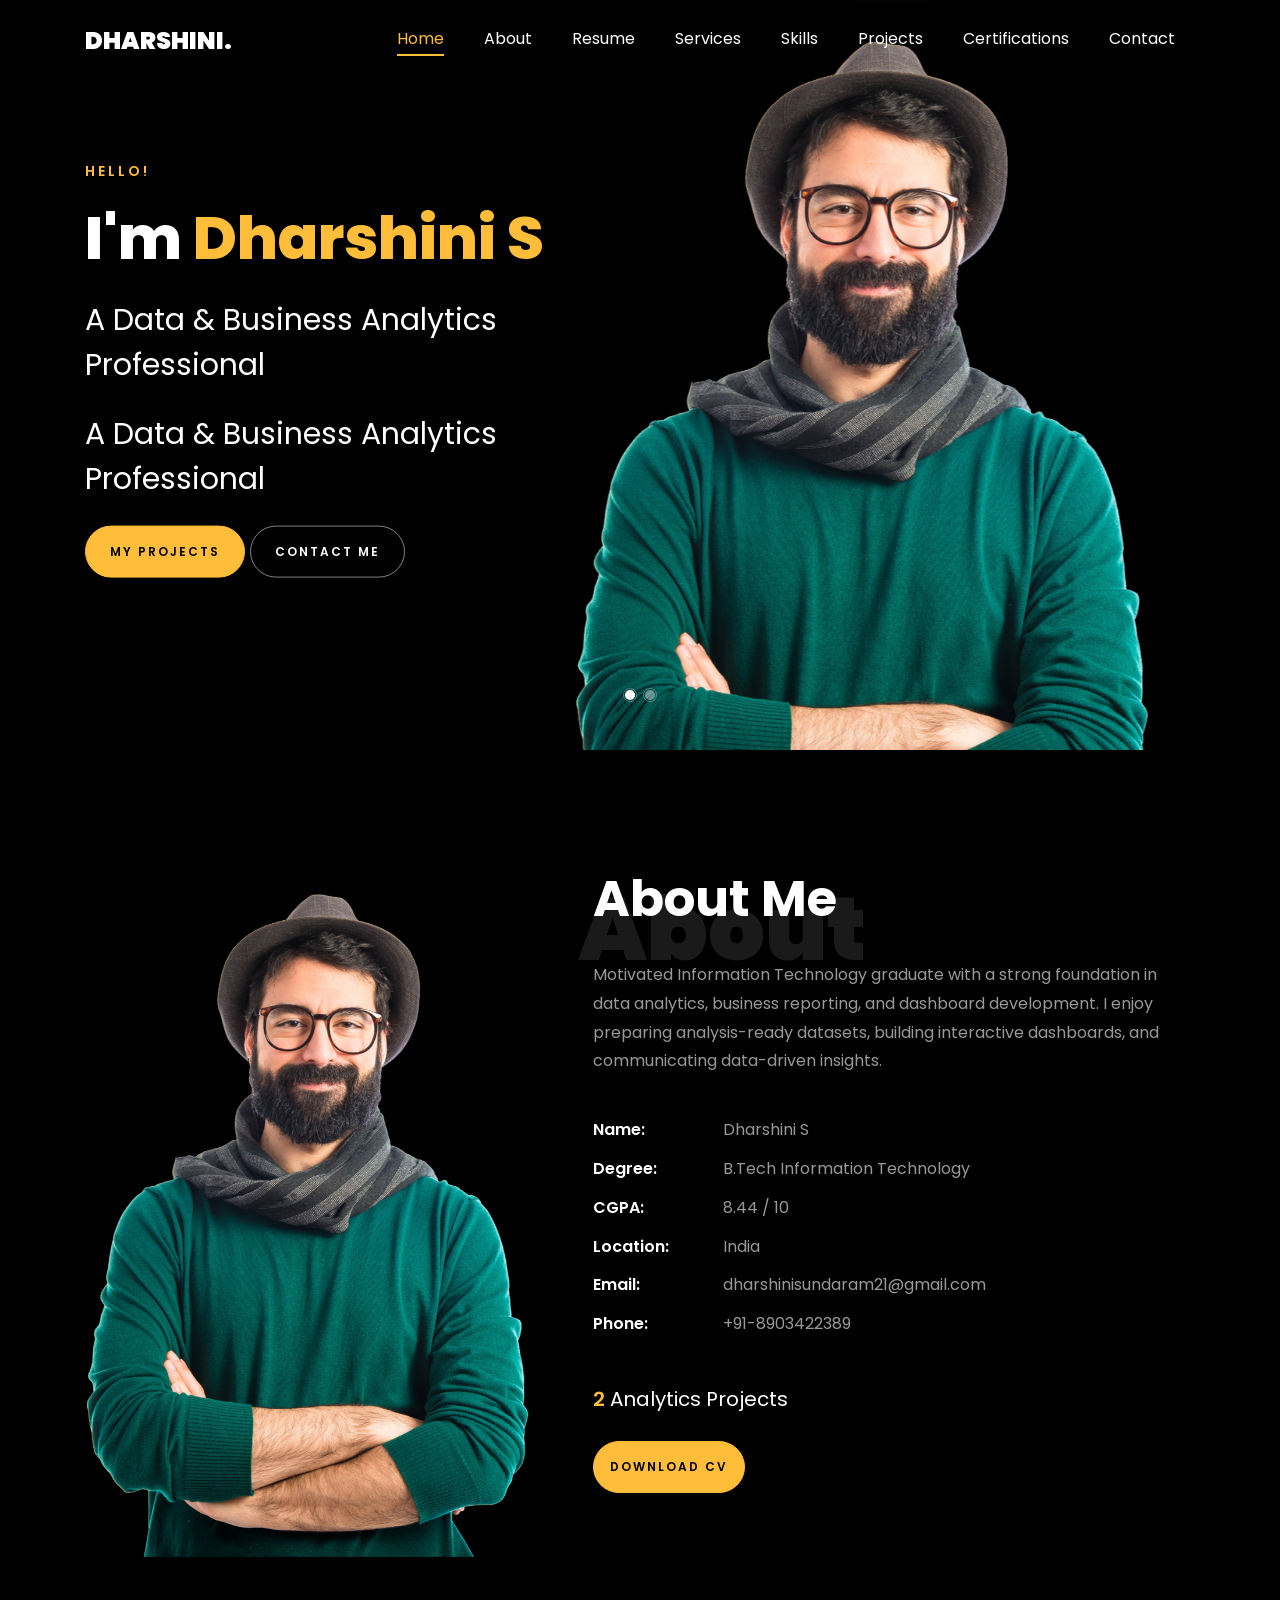
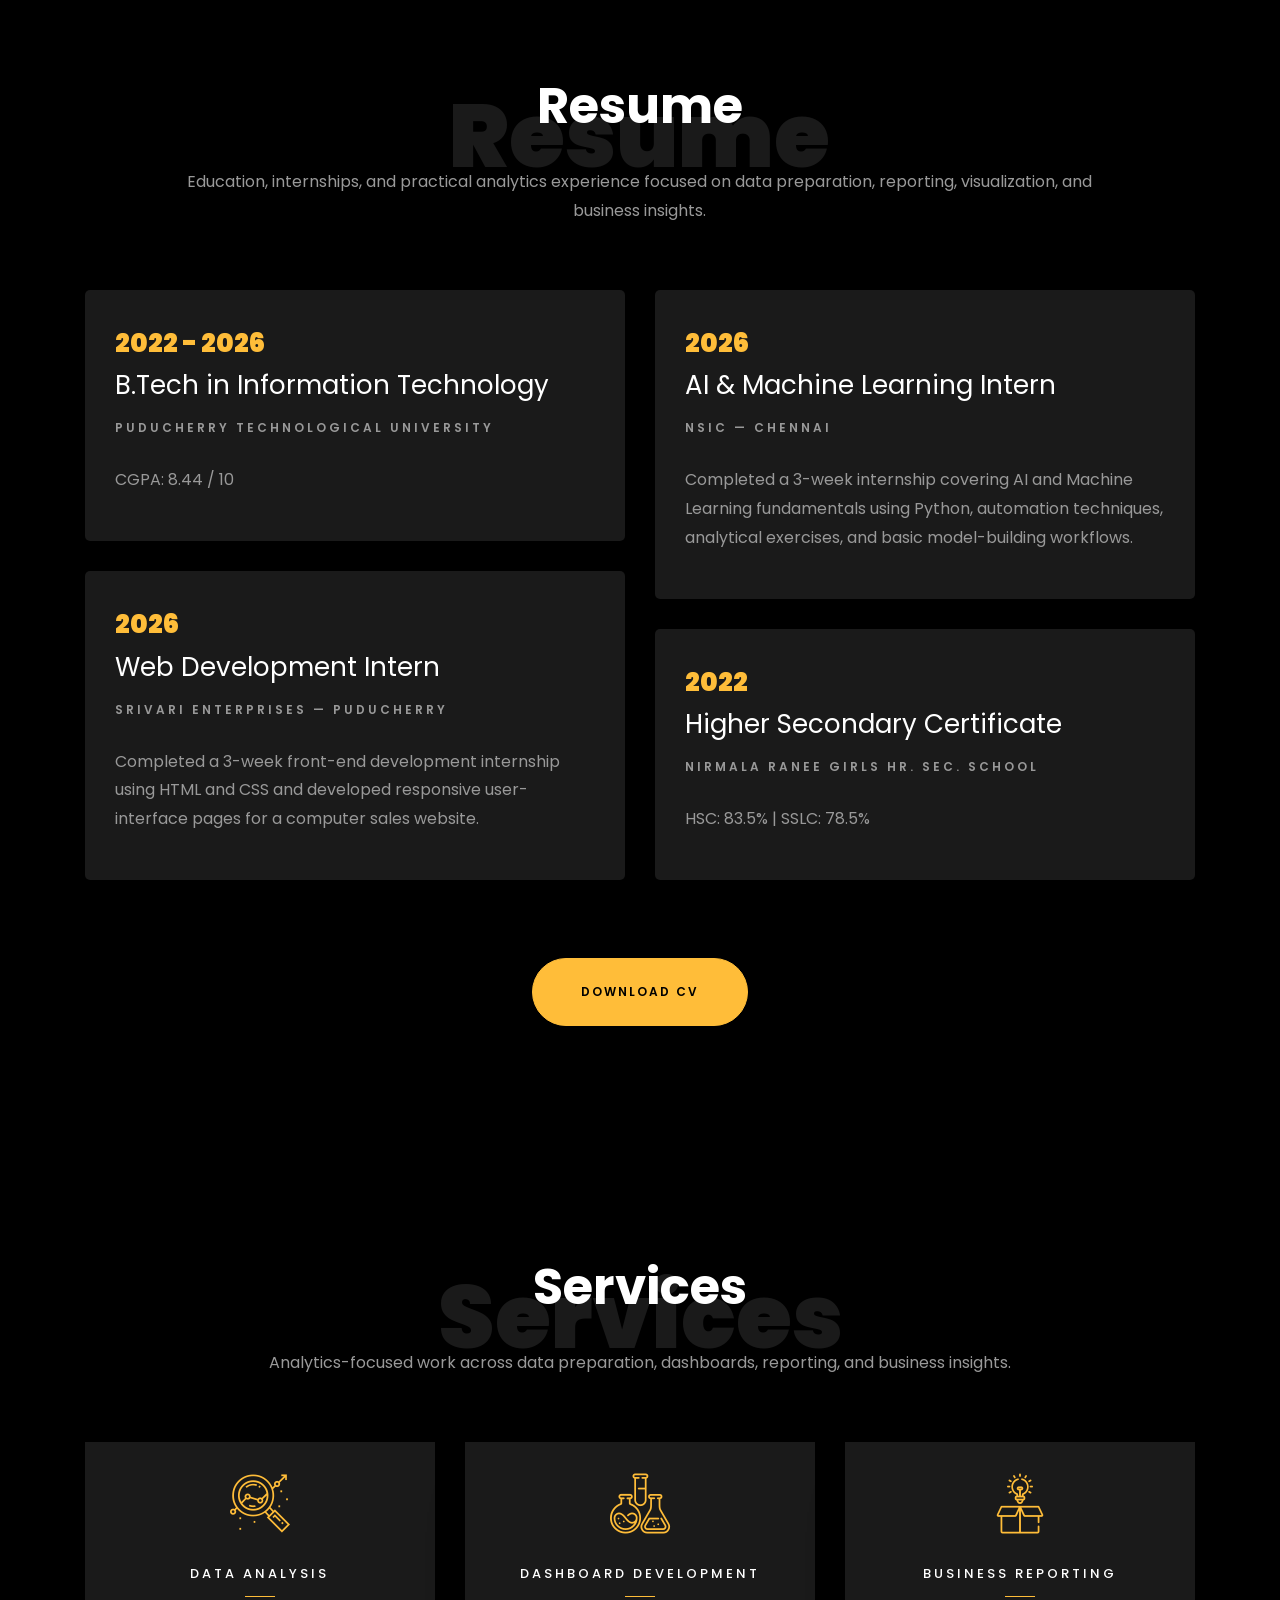
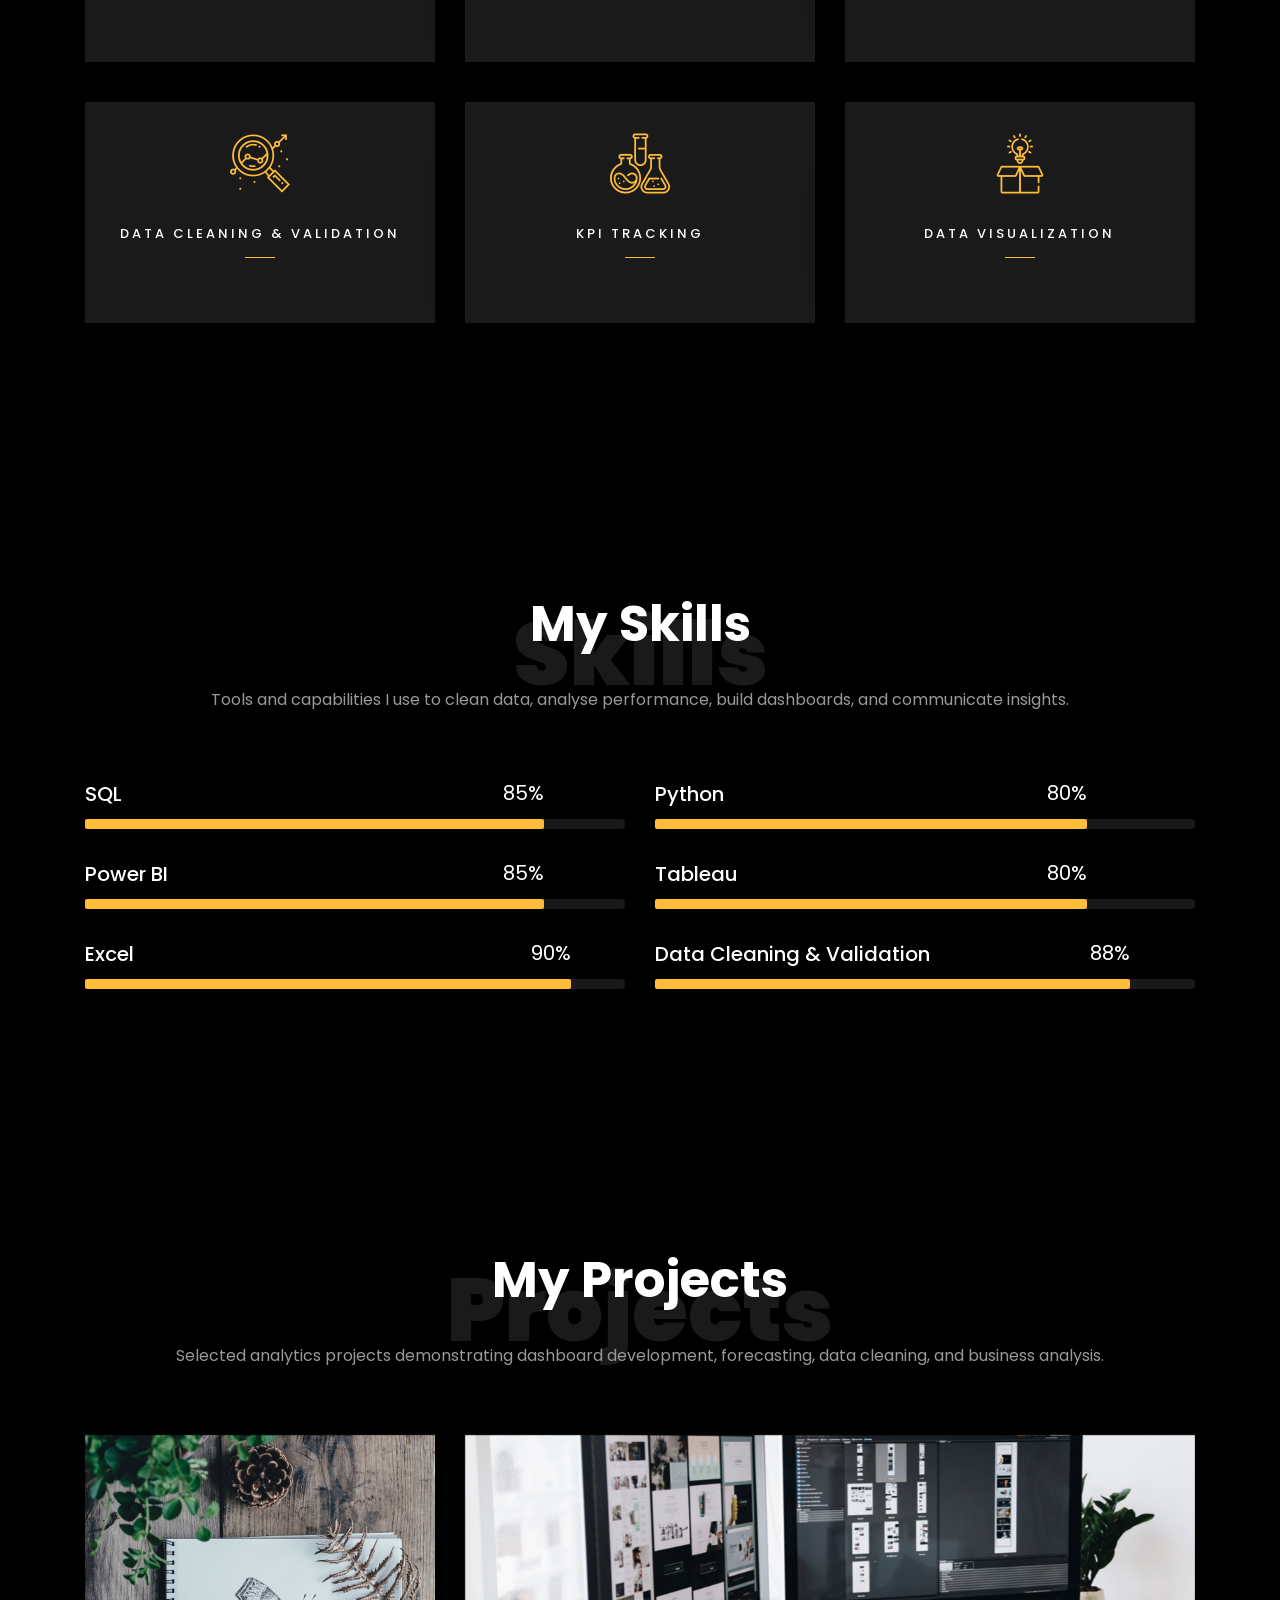
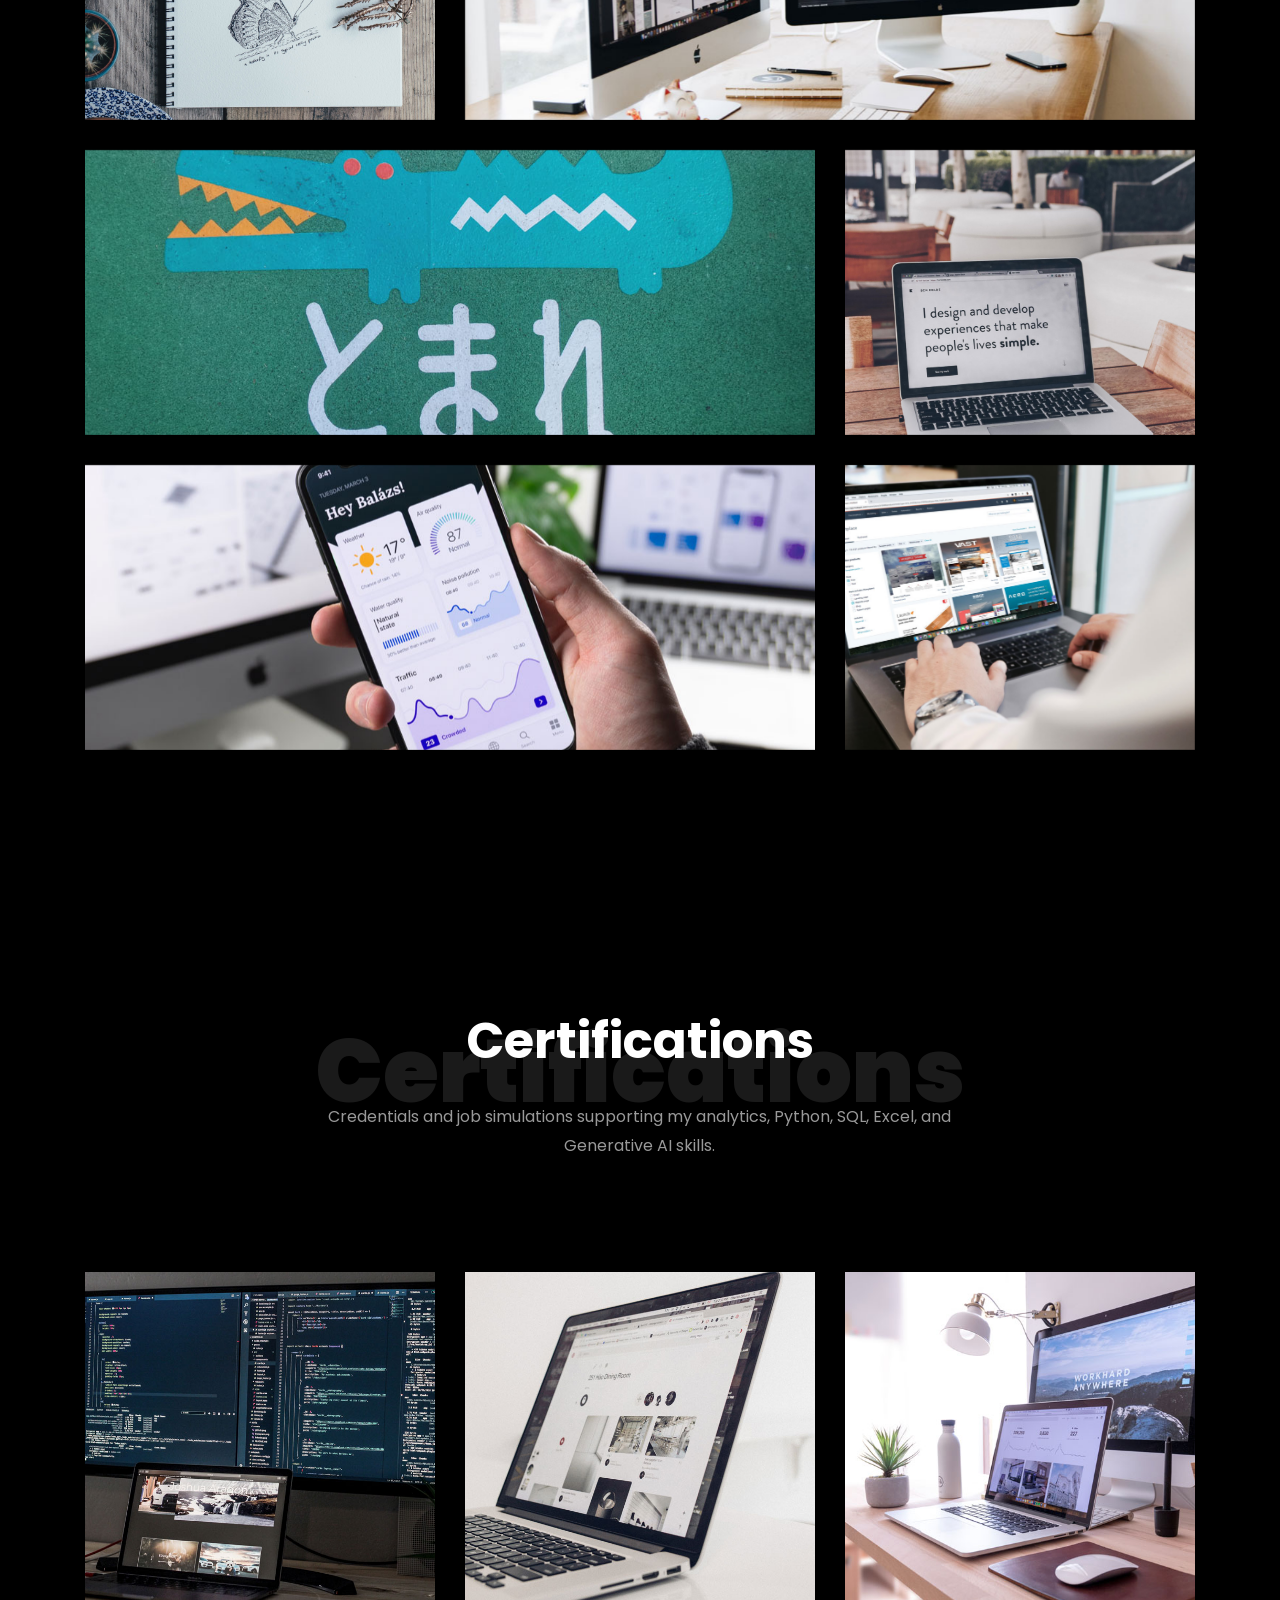
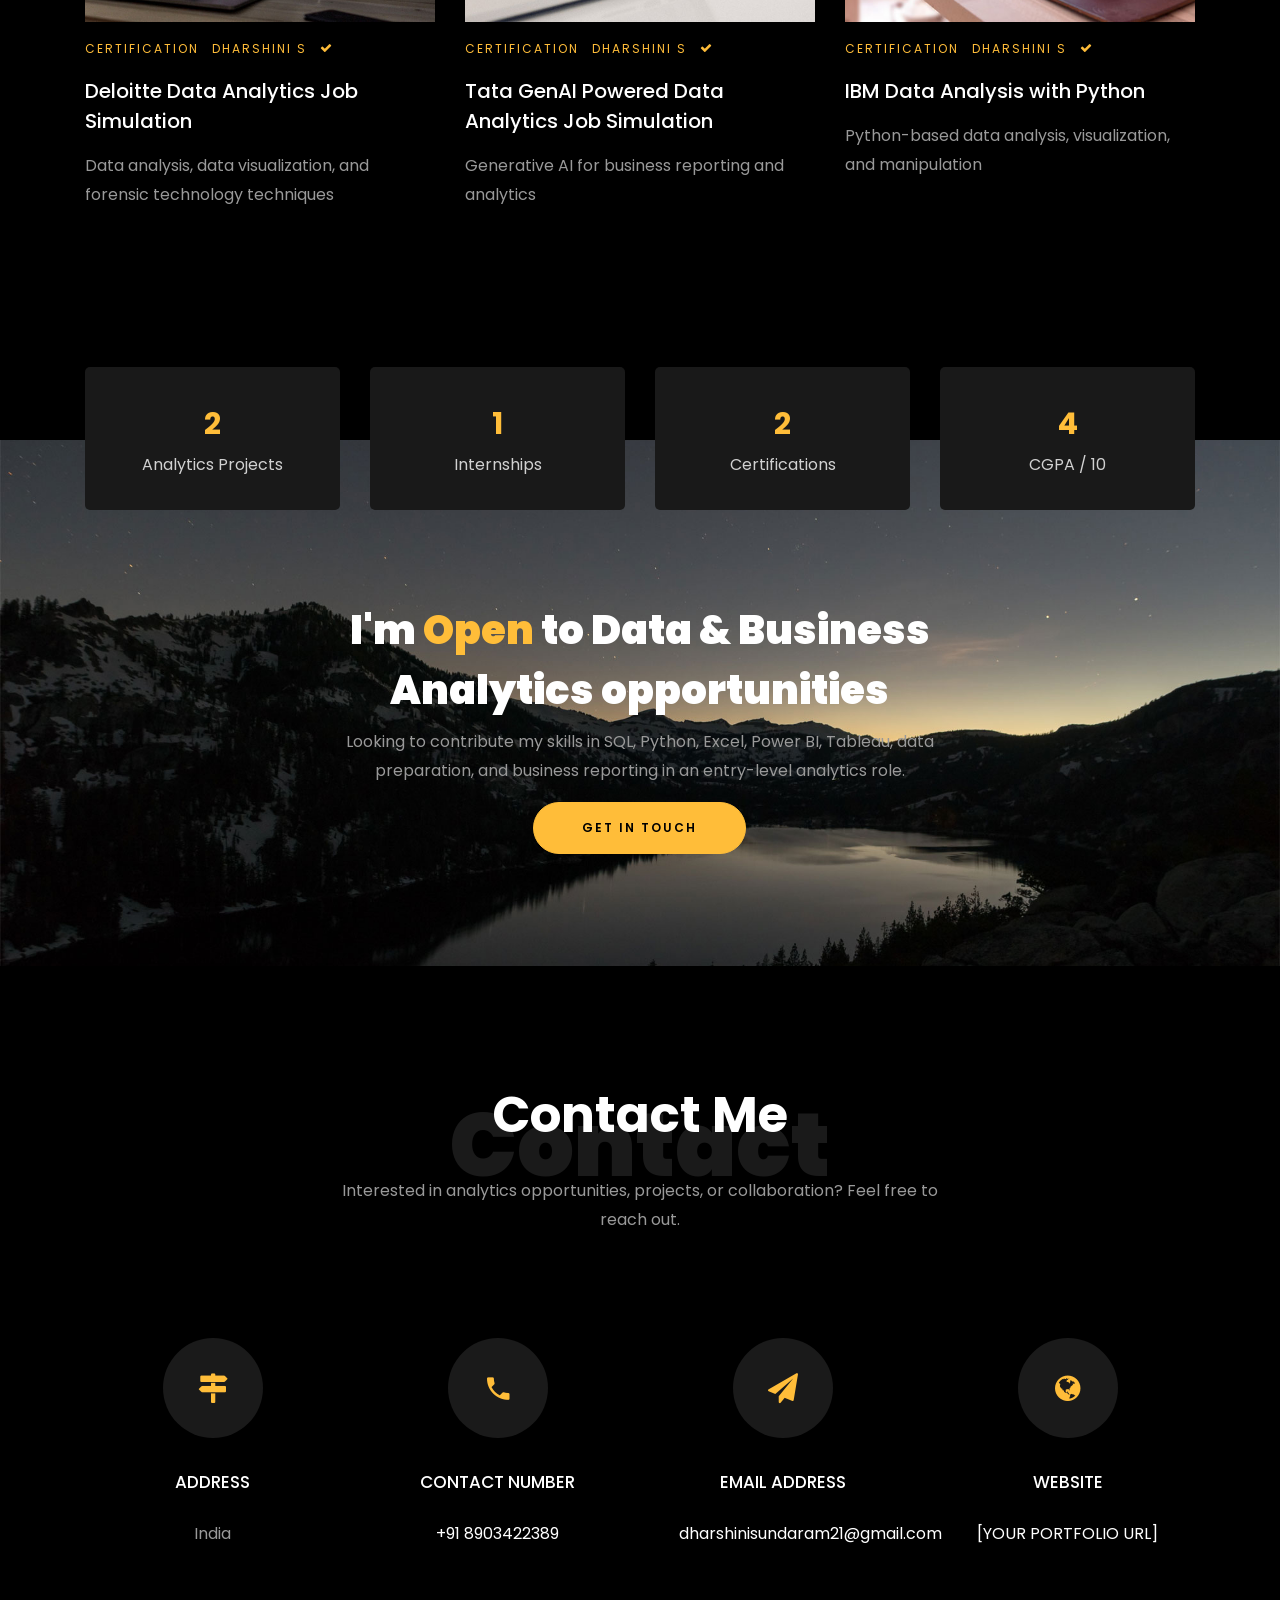
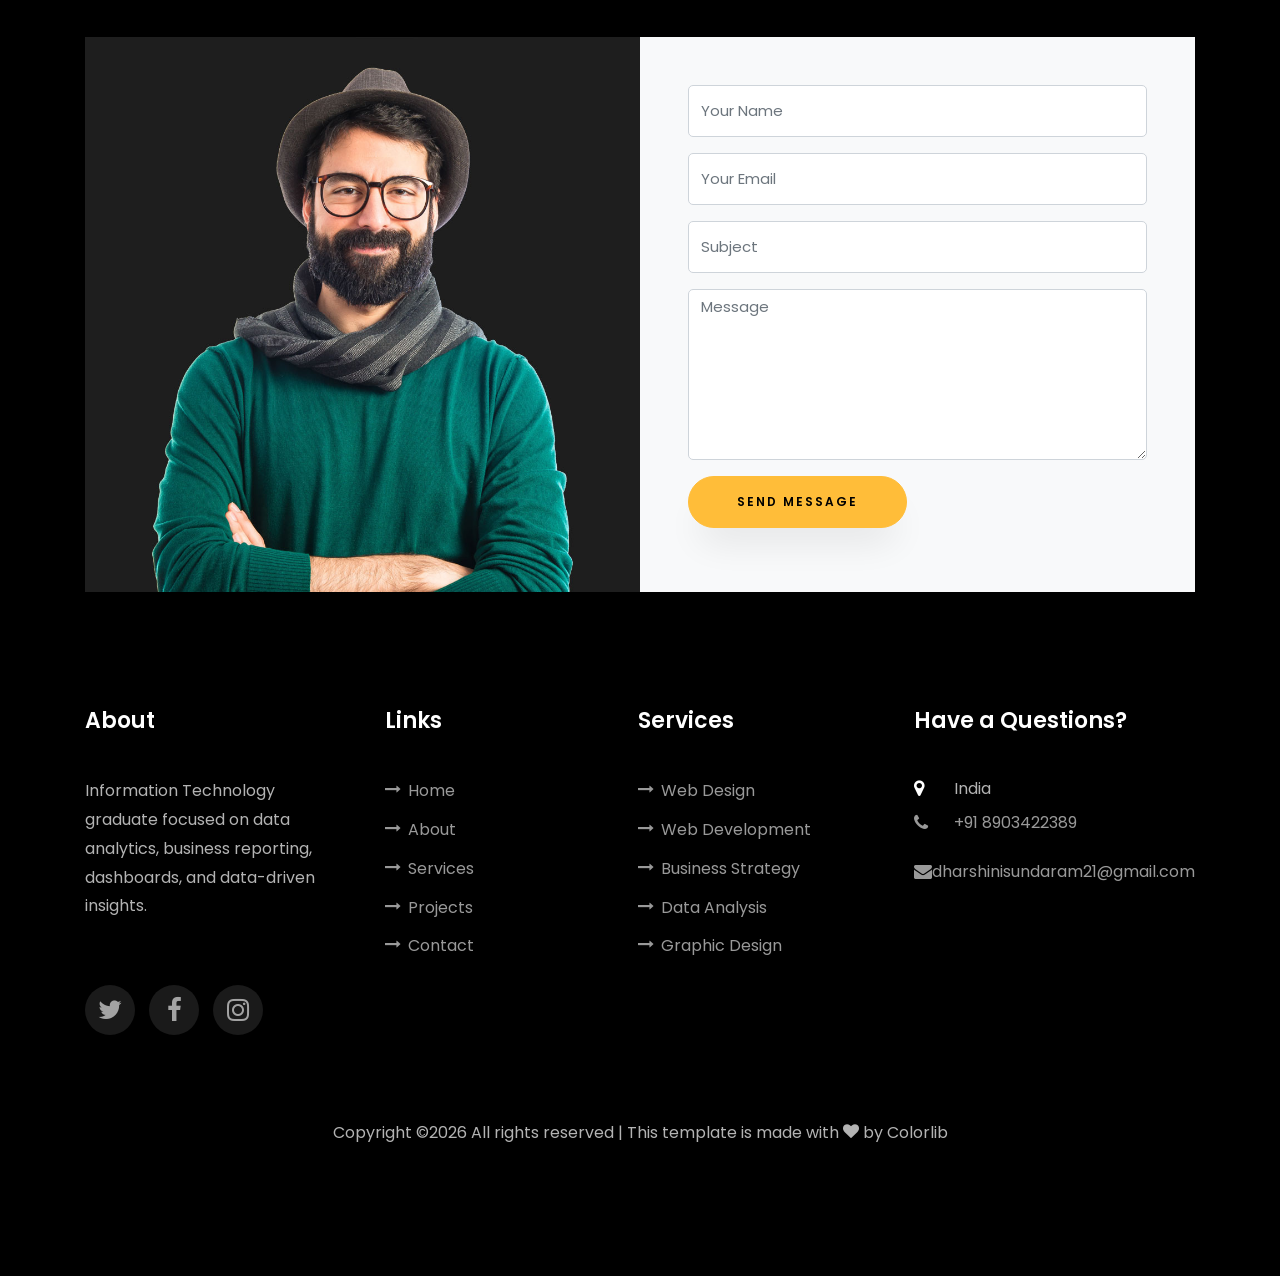
==== index.html @ e59b79c0 "Add portfolio website" ====
<!DOCTYPE html>

<html lang="en">
<head>
<title>Dharshini S | Data &amp; Business Analytics</title>
<meta charset="utf-8"/>
<meta content="width=device-width, initial-scale=1, shrink-to-fit=no" name="viewport"/>
<link href="https://fonts.googleapis.com/css?family=Poppins:100,200,300,400,500,600,700,800,900" rel="stylesheet"/>
<link href="css/open-iconic-bootstrap.min.css" rel="stylesheet"/>
<link href="css/animate.css" rel="stylesheet"/>
<link href="css/owl.carousel.min.css" rel="stylesheet"/>
<link href="css/owl.theme.default.min.css" rel="stylesheet"/>
<link href="css/magnific-popup.css" rel="stylesheet"/>
<link href="css/aos.css" rel="stylesheet"/>
<link href="css/ionicons.min.css" rel="stylesheet"/>
<link href="css/flaticon.css" rel="stylesheet"/>
<link href="css/icomoon.css" rel="stylesheet"/>
<link href="css/style.css" rel="stylesheet"/>
</head>
<body data-offset="300" data-spy="scroll" data-target=".site-navbar-target">
<nav class="navbar navbar-expand-lg navbar-dark ftco_navbar ftco-navbar-light site-navbar-target" id="ftco-navbar">
<div class="container">
<a class="navbar-brand" href="index.html">Dharshini.</a>
<button aria-controls="ftco-nav" aria-expanded="false" aria-label="Toggle navigation" class="navbar-toggler js-fh5co-nav-toggle fh5co-nav-toggle" data-target="#ftco-nav" data-toggle="collapse" type="button">
<span class="oi oi-menu"></span> Menu
	      </button>
<div class="collapse navbar-collapse" id="ftco-nav">
<ul class="navbar-nav nav ml-auto">
<li class="nav-item"><a class="nav-link" href="#home-section"><span>Home</span></a></li>
<li class="nav-item"><a class="nav-link" href="#about-section"><span>About</span></a></li>
<li class="nav-item"><a class="nav-link" href="#resume-section"><span>Resume</span></a></li>
<li class="nav-item"><a class="nav-link" href="#services-section"><span>Services</span></a></li>
<li class="nav-item"><a class="nav-link" href="#skills-section"><span>Skills</span></a></li>
<li class="nav-item"><a class="nav-link" href="#projects-section"><span>Projects</span></a></li>
<li class="nav-item"><a class="nav-link" href="#blog-section"><span>Certifications</span></a></li>
<li class="nav-item"><a class="nav-link" href="#contact-section"><span>Contact</span></a></li>
</ul>
</div>
</div>
</nav>
<section class="hero" id="home-section">
<div class="home-slider owl-carousel">
<div class="slider-item">
<div class="overlay"></div>
<div class="container">
<div class="row d-md-flex no-gutters slider-text align-items-end justify-content-end" data-scrollax-parent="true">
<div class="one-third js-fullheight order-md-last img" style="background-image:url(images/bg_1.png);">
<div class="overlay"></div>
</div>
<div class="one-forth d-flex align-items-center ftco-animate" data-scrollax=" properties: { translateY: '70%' }">
<div class="text">
<span class="subheading">Hello!</span>
<h1 class="mb-4 mt-3">I'm <span>Dharshini S</span></h1><h2 class="mb-4">A Data &amp; Business Analytics Professional</h2>
<h2 class="mb-4">A Data &amp; Business Analytics Professional</h2>
<p><a class="btn btn-primary py-3 px-4" href="#projects-section">My Projects</a> <a class="btn btn-white btn-outline-white py-3 px-4" href="#contact-section">Contact Me</a></p>
</div>
</div>
</div>
</div>
</div>
<div class="slider-item">
<div class="overlay"></div>
<div class="container">
<div class="row d-flex no-gutters slider-text align-items-end justify-content-end" data-scrollax-parent="true">
<div class="one-third js-fullheight order-md-last img" style="background-image:url(images/bg_2.png);">
<div class="overlay"></div>
</div>
<div class="one-forth d-flex align-items-center ftco-animate" data-scrollax=" properties: { translateY: '70%' }">
<div class="text">
<span class="subheading">Data. Insights. Impact.</span>
<h1 class="mb-4 mt-3">Turning <span>data into insights</span></h1><h2 class="mb-4">for better decisions</h2>
<p><a class="btn btn-primary py-3 px-4" href="#projects-section">My Projects</a> <a class="btn btn-white btn-outline-white py-3 px-4" href="#contact-section">Contact Me</a></p>
</div>
</div>
</div>
</div>
</div>
</div>
</section>
<section class="ftco-about img ftco-section ftco-no-pb" id="about-section">
<div class="container">
<div class="row d-flex">
<div class="col-md-6 col-lg-5 d-flex">
<div class="img-about img d-flex align-items-stretch">
<div class="overlay"></div>
<div class="img d-flex align-self-stretch align-items-center" style="background-image:url(images/bg_1.png);">
</div>
</div>
</div>
<div class="col-md-6 col-lg-7 pl-lg-5 pb-5">
<div class="row justify-content-start pb-3">
<div class="col-md-12 heading-section ftco-animate">
<h1 class="big">About</h1>
<h2 class="mb-4">About Me</h2>
<p>Motivated Information Technology graduate with a strong foundation in data analytics, business reporting, and dashboard development. I enjoy preparing analysis-ready datasets, building interactive dashboards, and communicating data-driven insights.</p>
<ul class="about-info mt-4 px-md-0 px-2">
<li class="d-flex"><span>Name:</span> <span>Dharshini S</span></li>
<li class="d-flex"><span>Degree:</span> <span>B.Tech Information Technology</span></li>
<li class="d-flex"><span>CGPA:</span> <span>8.44 / 10</span></li>
<li class="d-flex"><span>Location:</span> <span>India</span></li>
<li class="d-flex"><span>Email:</span> <span>dharshinisundaram21@gmail.com</span></li>
<li class="d-flex"><span>Phone:</span> <span>+91-8903422389</span></li>
</ul>
</div>
</div>
<div class="counter-wrap ftco-animate d-flex mt-md-3">
<div class="text">
<p class="mb-4">
<span class="number" data-number="4">0</span>
<span>Analytics Projects</span>
</p>
<p><a class="btn btn-primary py-3 px-3" download="" href="Dharshini_S_Resume_DA.pdf">Download CV</a></p>
</div>
</div>
</div>
</div>
</div>
</section>
<section class="ftco-section ftco-no-pb" id="resume-section">
<div class="container">
<div class="row justify-content-center pb-5">
<div class="col-md-10 heading-section text-center ftco-animate">
<h1 class="big big-2">Resume</h1>
<h2 class="mb-4">Resume</h2>
<p>Education, internships, and practical analytics experience focused on data preparation, reporting, visualization, and business insights.</p>
</div>
</div>
<div class="row"><div class="col-md-6"><div class="resume-wrap ftco-animate"><span class="date">2022 - 2026</span><h2>B.Tech in Information Technology</h2><span class="position">Puducherry Technological University</span><p class="mt-4">CGPA: 8.44 / 10</p></div><div class="resume-wrap ftco-animate"><span class="date">2026</span><h2>Web Development Intern</h2><span class="position">Srivari Enterprises — Puducherry</span><p class="mt-4">Completed a 3-week front-end development internship using HTML and CSS and developed responsive user-interface pages for a computer sales website.</p></div></div><div class="col-md-6"><div class="resume-wrap ftco-animate"><span class="date">2026</span><h2>AI &amp; Machine Learning Intern</h2><span class="position">NSIC — Chennai</span><p class="mt-4">Completed a 3-week internship covering AI and Machine Learning fundamentals using Python, automation techniques, analytical exercises, and basic model-building workflows.</p></div><div class="resume-wrap ftco-animate"><span class="date">2022</span><h2>Higher Secondary Certificate</h2><span class="position">Nirmala Ranee Girls Hr. Sec. School</span><p class="mt-4">HSC: 83.5% | SSLC: 78.5%</p></div></div></div>
<div class="row justify-content-center mt-5">
<div class="col-md-6 text-center ftco-animate">
<p><a class="btn btn-primary py-4 px-5" download="" href="Dharshini_S_Resume_DA.pdf">Download CV</a></p>
</div>
</div>
</div>
</section>
<section class="ftco-section" id="services-section">
<div class="container">
<div class="row justify-content-center py-5 mt-5">
<div class="col-md-12 heading-section text-center ftco-animate">
<h1 class="big big-2">Services</h1>
<h2 class="mb-4">Services</h2>
<p>Analytics-focused work across data preparation, dashboards, reporting, and business insights.</p>
</div>
</div>
<div class="row">
<div class="col-md-4 text-center d-flex ftco-animate">
<a class="services-1" href="#">
<span class="icon">
<i class="flaticon-analysis"></i>
</span>
<div class="desc">
<h3 class="mb-5">Data Analysis</h3>
</div>
</a>
</div>
<div class="col-md-4 text-center d-flex ftco-animate">
<a class="services-1" href="#">
<span class="icon">
<i class="flaticon-flasks"></i>
</span>
<div class="desc">
<h3 class="mb-5">Dashboard Development</h3>
</div>
</a>
</div>
<div class="col-md-4 text-center d-flex ftco-animate">
<a class="services-1" href="#">
<span class="icon">
<i class="flaticon-ideas"></i>
</span>
<div class="desc">
<h3 class="mb-5">Business Reporting</h3>
</div>
</a>
</div>
<div class="col-md-4 text-center d-flex ftco-animate">
<a class="services-1" href="#">
<span class="icon">
<i class="flaticon-analysis"></i>
</span>
<div class="desc">
<h3 class="mb-5">Data Cleaning &amp; Validation</h3>
</div>
</a>
</div>
<div class="col-md-4 text-center d-flex ftco-animate">
<a class="services-1" href="#">
<span class="icon">
<i class="flaticon-flasks"></i>
</span>
<div class="desc">
<h3 class="mb-5">KPI Tracking</h3>
</div>
</a>
</div>
<div class="col-md-4 text-center d-flex ftco-animate">
<a class="services-1" href="#">
<span class="icon">
<i class="flaticon-ideas"></i>
</span>
<div class="desc">
<h3 class="mb-5">Data Visualization</h3>
</div>
</a>
</div>
</div>
</div>
</section>
<section class="ftco-section" id="skills-section">
<div class="container">
<div class="row justify-content-center pb-5">
<div class="col-md-12 heading-section text-center ftco-animate">
<h1 class="big big-2">Skills</h1>
<h2 class="mb-4">My Skills</h2>
<p>Tools and capabilities I use to clean data, analyse performance, build dashboards, and communicate insights.</p>
</div>
</div>
<div class="row">
<div class="col-md-6 animate-box">
<div class="progress-wrap ftco-animate">
<h3>SQL</h3>
<div class="progress">
<div aria-valuemax="100" aria-valuemin="0" aria-valuenow="85" class="progress-bar color-1" role="progressbar" style="width:85%">
<span>85%</span>
</div>
</div>
</div>
</div>
<div class="col-md-6 animate-box">
<div class="progress-wrap ftco-animate">
<h3>Python</h3>
<div class="progress">
<div aria-valuemax="100" aria-valuemin="0" aria-valuenow="80" class="progress-bar color-2" role="progressbar" style="width:80%">
<span>80%</span>
</div>
</div>
</div>
</div>
<div class="col-md-6 animate-box">
<div class="progress-wrap ftco-animate">
<h3>Power BI</h3>
<div class="progress">
<div aria-valuemax="100" aria-valuemin="0" aria-valuenow="85" class="progress-bar color-3" role="progressbar" style="width:85%">
<span>85%</span>
</div>
</div>
</div>
</div>
<div class="col-md-6 animate-box">
<div class="progress-wrap ftco-animate">
<h3>Tableau</h3>
<div class="progress">
<div aria-valuemax="100" aria-valuemin="0" aria-valuenow="80" class="progress-bar color-4" role="progressbar" style="width:80%">
<span>80%</span>
</div>
</div>
</div>
</div>
<div class="col-md-6 animate-box">
<div class="progress-wrap ftco-animate">
<h3>Excel</h3>
<div class="progress">
<div aria-valuemax="100" aria-valuemin="0" aria-valuenow="90" class="progress-bar color-5" role="progressbar" style="width:90%">
<span>90%</span>
</div>
</div>
</div>
</div>
<div class="col-md-6 animate-box">
<div class="progress-wrap ftco-animate">
<h3>Data Cleaning &amp; Validation</h3>
<div class="progress">
<div aria-valuemax="100" aria-valuemin="0" aria-valuenow="88" class="progress-bar color-6" role="progressbar" style="width:88%">
<span>88%</span>
</div>
</div>
</div>
</div>
</div>
</div>
</section>
<section class="ftco-section ftco-project" id="projects-section">
<div class="container">
<div class="row justify-content-center pb-5">
<div class="col-md-12 heading-section text-center ftco-animate">
<h1 class="big big-2">Projects</h1>
<h2 class="mb-4">My Projects</h2>
<p>Selected analytics projects demonstrating dashboard development, forecasting, data cleaning, and business analysis.</p>
</div>
</div>
<div class="row">
<div class="col-md-4">
<div class="project img ftco-animate d-flex justify-content-center align-items-center" style="background-image: url(images/project-4.jpg);">
<div class="overlay"></div>
<div class="text text-center p-4">
<h3><a href="#">Retail Sales Analytics Dashboard</a></h3>
<span>Power BI</span>
</div>
</div>
</div>
<div class="col-md-8">
<div class="project img ftco-animate d-flex justify-content-center align-items-center" style="background-image: url(images/project-5.jpg);">
<div class="overlay"></div>
<div class="text text-center p-4">
<h3><a href="#">AI-Powered E-commerce Sales Forecasting Dashboard</a></h3>
<span>Python &amp; Tableau</span>
</div>
</div>
</div>
<div class="col-md-8">
<div class="project img ftco-animate d-flex justify-content-center align-items-center" style="background-image: url(images/project-1.jpg);">
<div class="overlay"></div>
<div class="text text-center p-4">
<h3><a href="#">Bike Sales Analysis &amp; Interactive Dashboard</a></h3>
<span>Excel</span>
</div>
</div>
<div class="project img ftco-animate d-flex justify-content-center align-items-center" style="background-image: url(images/project-6.jpg);">
<div class="overlay"></div>
<div class="text text-center p-4">
<h3><a href="#">Global Employee Layoffs Dataset Cleaning &amp; Preparation</a></h3>
<span>MySQL</span>
</div>
</div>
</div>
<div class="col-md-4">
<div class="row">
<div class="col-md-12">
<div class="project img ftco-animate d-flex justify-content-center align-items-center" style="background-image: url(images/project-2.jpg);">
<div class="overlay"></div>
<div class="text text-center p-4">
<h3><a href="#">Data Preparation &amp; Validation</a></h3>
<span>SQL / ETL</span>
</div>
</div>
</div>
<div class="col-md-12">
<div class="project img ftco-animate d-flex justify-content-center align-items-center" style="background-image: url(images/project-3.jpg);">
<div class="overlay"></div>
<div class="text text-center p-4">
<h3><a href="#">Analytics Reporting &amp; Insights</a></h3>
<span>Business Analytics</span>
</div>
</div>
</div>
</div>
</div>
</div>
</div>
</section>
<section class="ftco-section" id="blog-section">
<div class="container">
<div class="row justify-content-center mb-5 pb-5">
<div class="col-md-7 heading-section text-center ftco-animate">
<h1 class="big big-2">Certifications</h1>
<h2 class="mb-4">Certifications</h2>
<p>Credentials and job simulations supporting my analytics, Python, SQL, Excel, and Generative AI skills.</p>
</div>
</div>
<div class="row d-flex">
<div class="col-md-4 d-flex ftco-animate">
<div class="blog-entry justify-content-end">
<a class="block-20" href="single.html" style="background-image: url('images/image_1.jpg');">
</a>
<div class="text mt-3 float-right d-block">
<div class="d-flex align-items-center mb-3 meta">
<p class="mb-0">
<span class="mr-2">Certification</span>
<a class="mr-2" href="#">Dharshini S</a>
<a class="meta-chat" href="#"><span class="icon-check"></span></a>
</p>
</div>
<h3 class="heading"><a href="#">Deloitte Data Analytics Job Simulation</a></h3>
<p>Data analysis, data visualization, and forensic technology techniques</p>
</div>
</div>
</div>
<div class="col-md-4 d-flex ftco-animate">
<div class="blog-entry justify-content-end">
<a class="block-20" href="single.html" style="background-image: url('images/image_2.jpg');">
</a>
<div class="text mt-3 float-right d-block">
<div class="d-flex align-items-center mb-3 meta">
<p class="mb-0">
<span class="mr-2">Certification</span>
<a class="mr-2" href="#">Dharshini S</a>
<a class="meta-chat" href="#"><span class="icon-check"></span></a>
</p>
</div>
<h3 class="heading"><a href="#">Tata GenAI Powered Data Analytics Job Simulation</a></h3>
<p>Generative AI for business reporting and analytics</p>
</div>
</div>
</div>
<div class="col-md-4 d-flex ftco-animate">
<div class="blog-entry">
<a class="block-20" href="single.html" style="background-image: url('images/image_3.jpg');">
</a>
<div class="text mt-3 float-right d-block">
<div class="d-flex align-items-center mb-3 meta">
<p class="mb-0">
<span class="mr-2">Certification</span>
<a class="mr-2" href="#">Dharshini S</a>
<a class="meta-chat" href="#"><span class="icon-check"></span></a>
</p>
</div>
<h3 class="heading"><a href="#">IBM Data Analysis with Python</a></h3>
<p>Python-based data analysis, visualization, and manipulation</p>
</div>
</div>
</div>
</div>
</div>
</section>
<section class="ftco-section ftco-no-pt ftco-no-pb ftco-counter img" id="section-counter">
<div class="container">
<div class="row d-md-flex align-items-center">
<div class="col-md d-flex justify-content-center counter-wrap ftco-animate">
<div class="block-18">
<div class="text">
<strong class="number" data-number="4">0</strong>
<span>Analytics Projects</span>
</div>
</div>
</div>
<div class="col-md d-flex justify-content-center counter-wrap ftco-animate">
<div class="block-18">
<div class="text">
<strong class="number" data-number="2">0</strong>
<span>Internships</span>
</div>
</div>
</div>
<div class="col-md d-flex justify-content-center counter-wrap ftco-animate">
<div class="block-18">
<div class="text">
<strong class="number" data-number="5">0</strong>
<span>Certifications</span>
</div>
</div>
</div>
<div class="col-md d-flex justify-content-center counter-wrap ftco-animate">
<div class="block-18">
<div class="text">
<strong class="number" data-number="8.44">0</strong>
<span>CGPA / 10</span>
</div>
</div>
</div>
</div>
</div>
</section>
<section class="ftco-section ftco-hireme img margin-top" style="background-image: url(images/bg_1.jpg)">
<div class="container">
<div class="row justify-content-center">
<div class="col-md-7 ftco-animate text-center">
<h2>I'm <span>Open</span> to Data &amp; Business Analytics opportunities</h2>
<p>Looking to contribute my skills in SQL, Python, Excel, Power BI, Tableau, data preparation, and business reporting in an entry-level analytics role.</p>
<p class="mb-0"><a class="btn btn-primary py-3 px-5" href="#contact-section">Get In Touch</a></p>
</div>
</div>
</div>
</section>
<section class="ftco-section contact-section ftco-no-pb" id="contact-section">
<div class="container">
<div class="row justify-content-center mb-5 pb-3">
<div class="col-md-7 heading-section text-center ftco-animate">
<h1 class="big big-2">Contact</h1>
<h2 class="mb-4">Contact Me</h2>
<p>Interested in analytics opportunities, projects, or collaboration? Feel free to reach out.</p>
</div>
</div>
<div class="row d-flex contact-info mb-5">
<div class="col-md-6 col-lg-3 d-flex ftco-animate">
<div class="align-self-stretch box p-4 text-center">
<div class="icon d-flex align-items-center justify-content-center">
<span class="icon-map-signs"></span>
</div>
<h3 class="mb-4">Address</h3>
<p>India</p>
</div>
</div>
<div class="col-md-6 col-lg-3 d-flex ftco-animate">
<div class="align-self-stretch box p-4 text-center">
<div class="icon d-flex align-items-center justify-content-center">
<span class="icon-phone2"></span>
</div>
<h3 class="mb-4">Contact Number</h3>
<p><a href="tel:+918903422389">+91 8903422389</a></p>
</div>
</div>
<div class="col-md-6 col-lg-3 d-flex ftco-animate">
<div class="align-self-stretch box p-4 text-center">
<div class="icon d-flex align-items-center justify-content-center">
<span class="icon-paper-plane"></span>
</div>
<h3 class="mb-4">Email Address</h3>
<p><a href="mailto:dharshinisundaram21@gmail.com">dharshinisundaram21@gmail.com</a></p>
</div>
</div>
<div class="col-md-6 col-lg-3 d-flex ftco-animate">
<div class="align-self-stretch box p-4 text-center">
<div class="icon d-flex align-items-center justify-content-center">
<span class="icon-globe"></span>
</div>
<h3 class="mb-4">Website</h3>
<p><a href="#">[YOUR PORTFOLIO URL]</a></p>
</div>
</div>
</div>
<div class="row no-gutters block-9">
<div class="col-md-6 order-md-last d-flex">
<form action="#" class="bg-light p-4 p-md-5 contact-form">
<div class="form-group">
<input class="form-control" placeholder="Your Name" type="text"/>
</div>
<div class="form-group">
<input class="form-control" placeholder="Your Email" type="text"/>
</div>
<div class="form-group">
<input class="form-control" placeholder="Subject" type="text"/>
</div>
<div class="form-group">
<textarea class="form-control" cols="30" id="" name="" placeholder="Message" rows="7"></textarea>
</div>
<div class="form-group">
<input class="btn btn-primary py-3 px-5" type="submit" value="Send Message"/>
</div>
</form>
</div>
<div class="col-md-6 d-flex">
<div class="img" style="background-image: url(images/about.jpg);"></div>
</div>
</div>
</div>
</section>
<footer class="ftco-footer ftco-section">
<div class="container">
<div class="row mb-5">
<div class="col-md">
<div class="ftco-footer-widget mb-4">
<h2 class="ftco-heading-2">About</h2>
<p>Information Technology graduate focused on data analytics, business reporting, dashboards, and data-driven insights.</p>
<ul class="ftco-footer-social list-unstyled float-md-left float-lft mt-5">
<li class="ftco-animate"><a href="#"><span class="icon-twitter"></span></a></li>
<li class="ftco-animate"><a href="#"><span class="icon-facebook"></span></a></li>
<li class="ftco-animate"><a href="#"><span class="icon-instagram"></span></a></li>
</ul>
</div>
</div>
<div class="col-md">
<div class="ftco-footer-widget mb-4 ml-md-4">
<h2 class="ftco-heading-2">Links</h2>
<ul class="list-unstyled">
<li><a href="#"><span class="icon-long-arrow-right mr-2"></span>Home</a></li>
<li><a href="#"><span class="icon-long-arrow-right mr-2"></span>About</a></li>
<li><a href="#"><span class="icon-long-arrow-right mr-2"></span>Services</a></li>
<li><a href="#"><span class="icon-long-arrow-right mr-2"></span>Projects</a></li>
<li><a href="#"><span class="icon-long-arrow-right mr-2"></span>Contact</a></li>
</ul>
</div>
</div>
<div class="col-md">
<div class="ftco-footer-widget mb-4">
<h2 class="ftco-heading-2">Services</h2>
<ul class="list-unstyled">
<li><a href="#"><span class="icon-long-arrow-right mr-2"></span>Web Design</a></li>
<li><a href="#"><span class="icon-long-arrow-right mr-2"></span>Web Development</a></li>
<li><a href="#"><span class="icon-long-arrow-right mr-2"></span>Business Strategy</a></li>
<li><a href="#"><span class="icon-long-arrow-right mr-2"></span>Data Analysis</a></li>
<li><a href="#"><span class="icon-long-arrow-right mr-2"></span>Graphic Design</a></li>
</ul>
</div>
</div>
<div class="col-md">
<div class="ftco-footer-widget mb-4">
<h2 class="ftco-heading-2">Have a Questions?</h2>
<div class="block-23 mb-3">
<ul>
<li><span class="icon icon-map-marker"></span><span class="text">India</span></li>
<li><a href="#"><span class="icon icon-phone"></span><span class="text">+91 8903422389</span></a></li>
<li><a href="#"><span class="icon icon-envelope"></span><span class="text">dharshinisundaram21@gmail.com</span></a></li>
</ul>
</div>
</div>
</div>
</div>
<div class="row">
<div class="col-md-12 text-center">
<p><!-- Link back to Colorlib can't be removed. Template is licensed under CC BY 3.0. -->
  Copyright ©<script>document.write(new Date().getFullYear());</script> All rights reserved | This template is made with <i aria-hidden="true" class="icon-heart color-danger"></i> by <a href="https://colorlib.com" target="_blank">Colorlib</a>
<!-- Link back to Colorlib can't be removed. Template is licensed under CC BY 3.0. --></p>
</div>
</div>
</div>
</footer>
<!-- loader -->
<div class="show fullscreen" id="ftco-loader"><svg class="circular" height="48px" width="48px"><circle class="path-bg" cx="24" cy="24" fill="none" r="22" stroke="#eeeeee" stroke-width="4"></circle><circle class="path" cx="24" cy="24" fill="none" r="22" stroke="#F96D00" stroke-miterlimit="10" stroke-width="4"></circle></svg></div>
<script src="js/jquery.min.js"></script>
<script src="js/jquery-migrate-3.0.1.min.js"></script>
<script src="js/popper.min.js"></script>
<script src="js/bootstrap.min.js"></script>
<script src="js/jquery.easing.1.3.js"></script>
<script src="js/jquery.waypoints.min.js"></script>
<script src="js/jquery.stellar.min.js"></script>
<script src="js/owl.carousel.min.js"></script>
<script src="js/jquery.magnific-popup.min.js"></script>
<script src="js/aos.js"></script>
<script src="js/jquery.animateNumber.min.js"></script>
<script src="js/scrollax.min.js"></script>
<script src="js/main.js"></script>
</body>
</html>
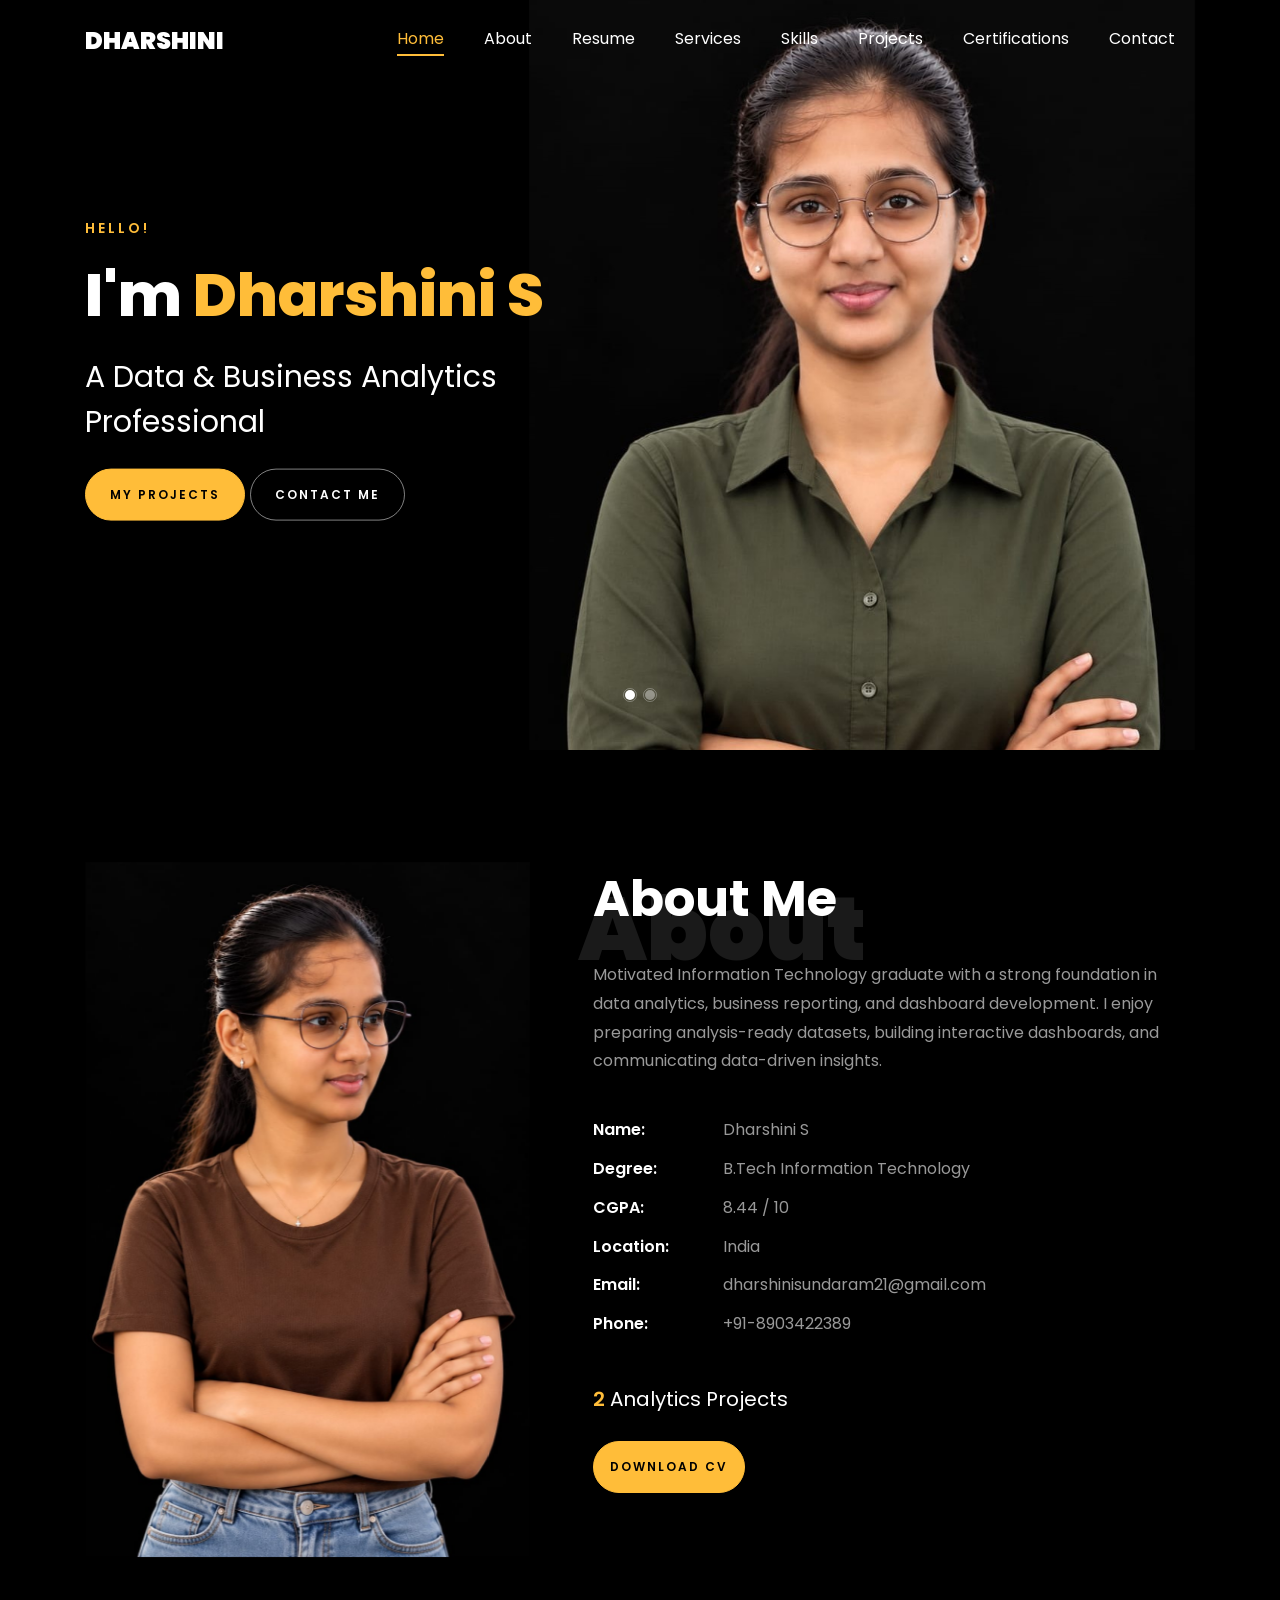
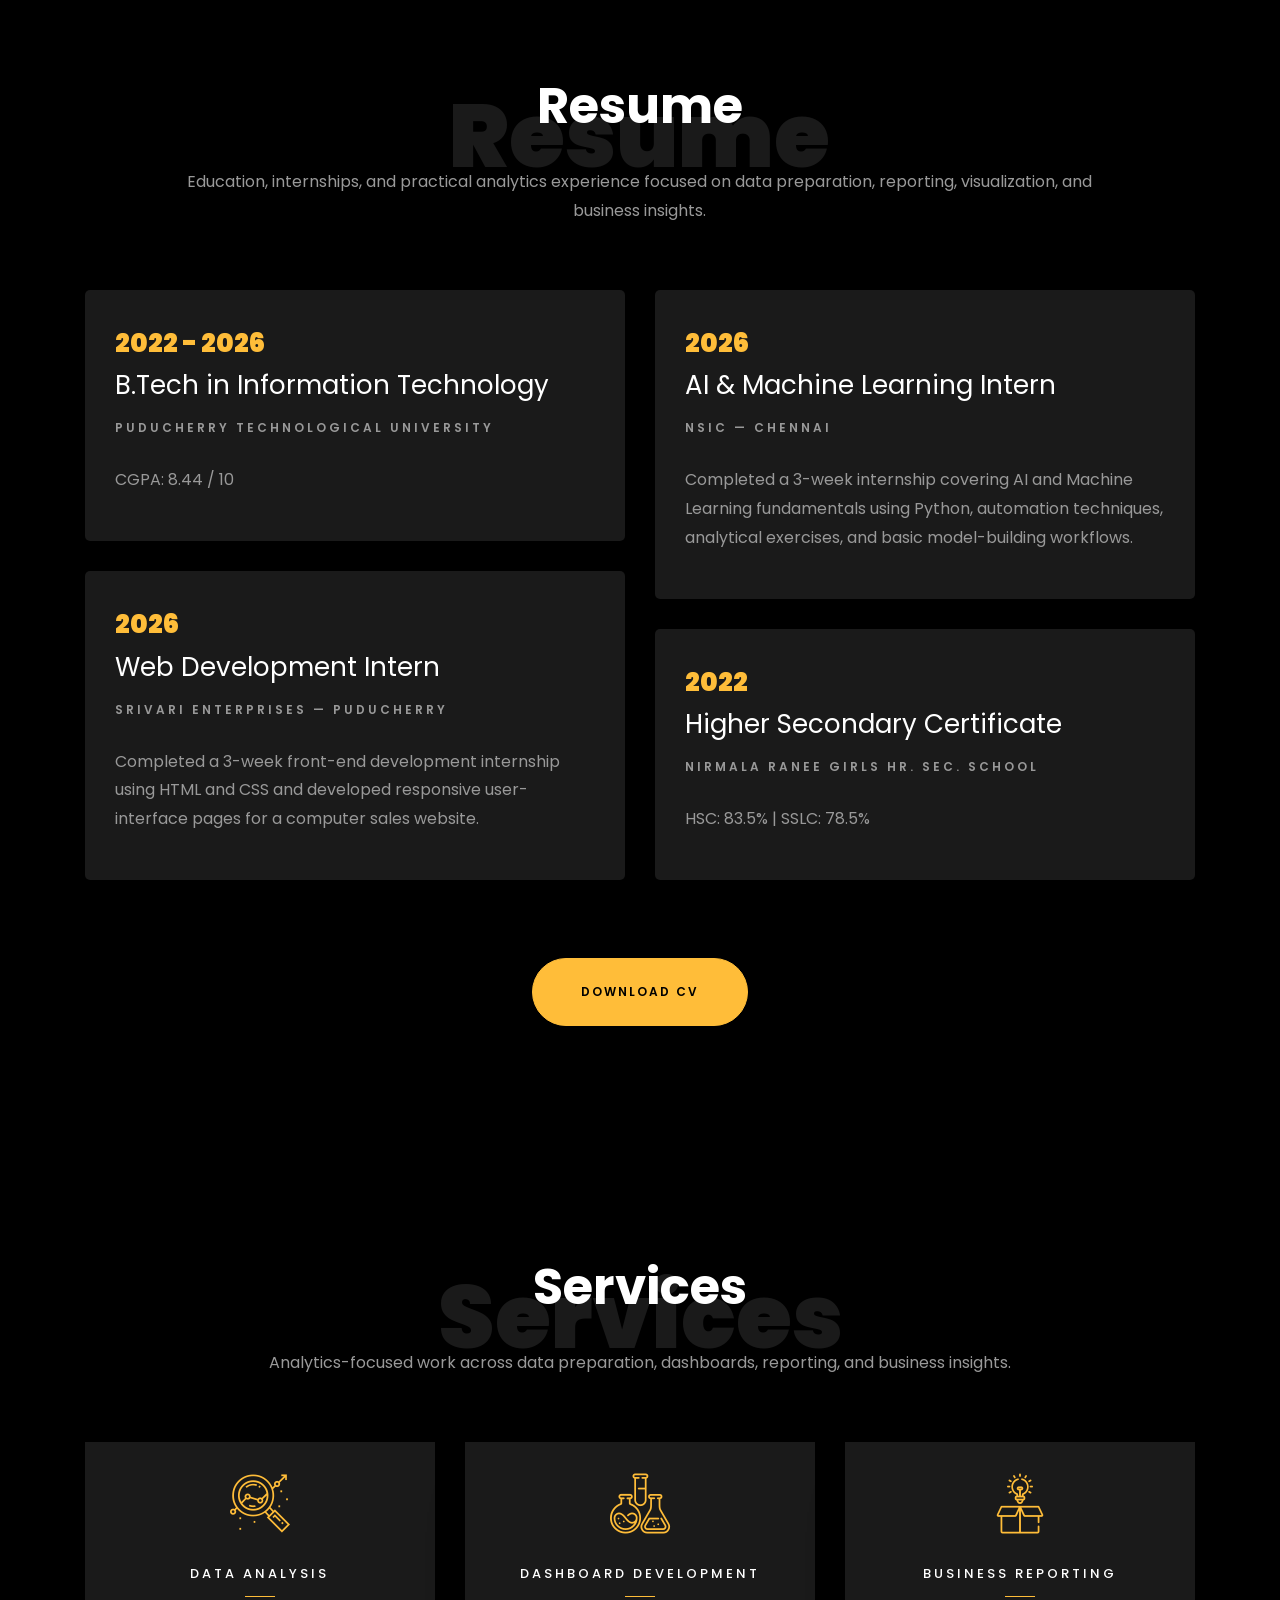
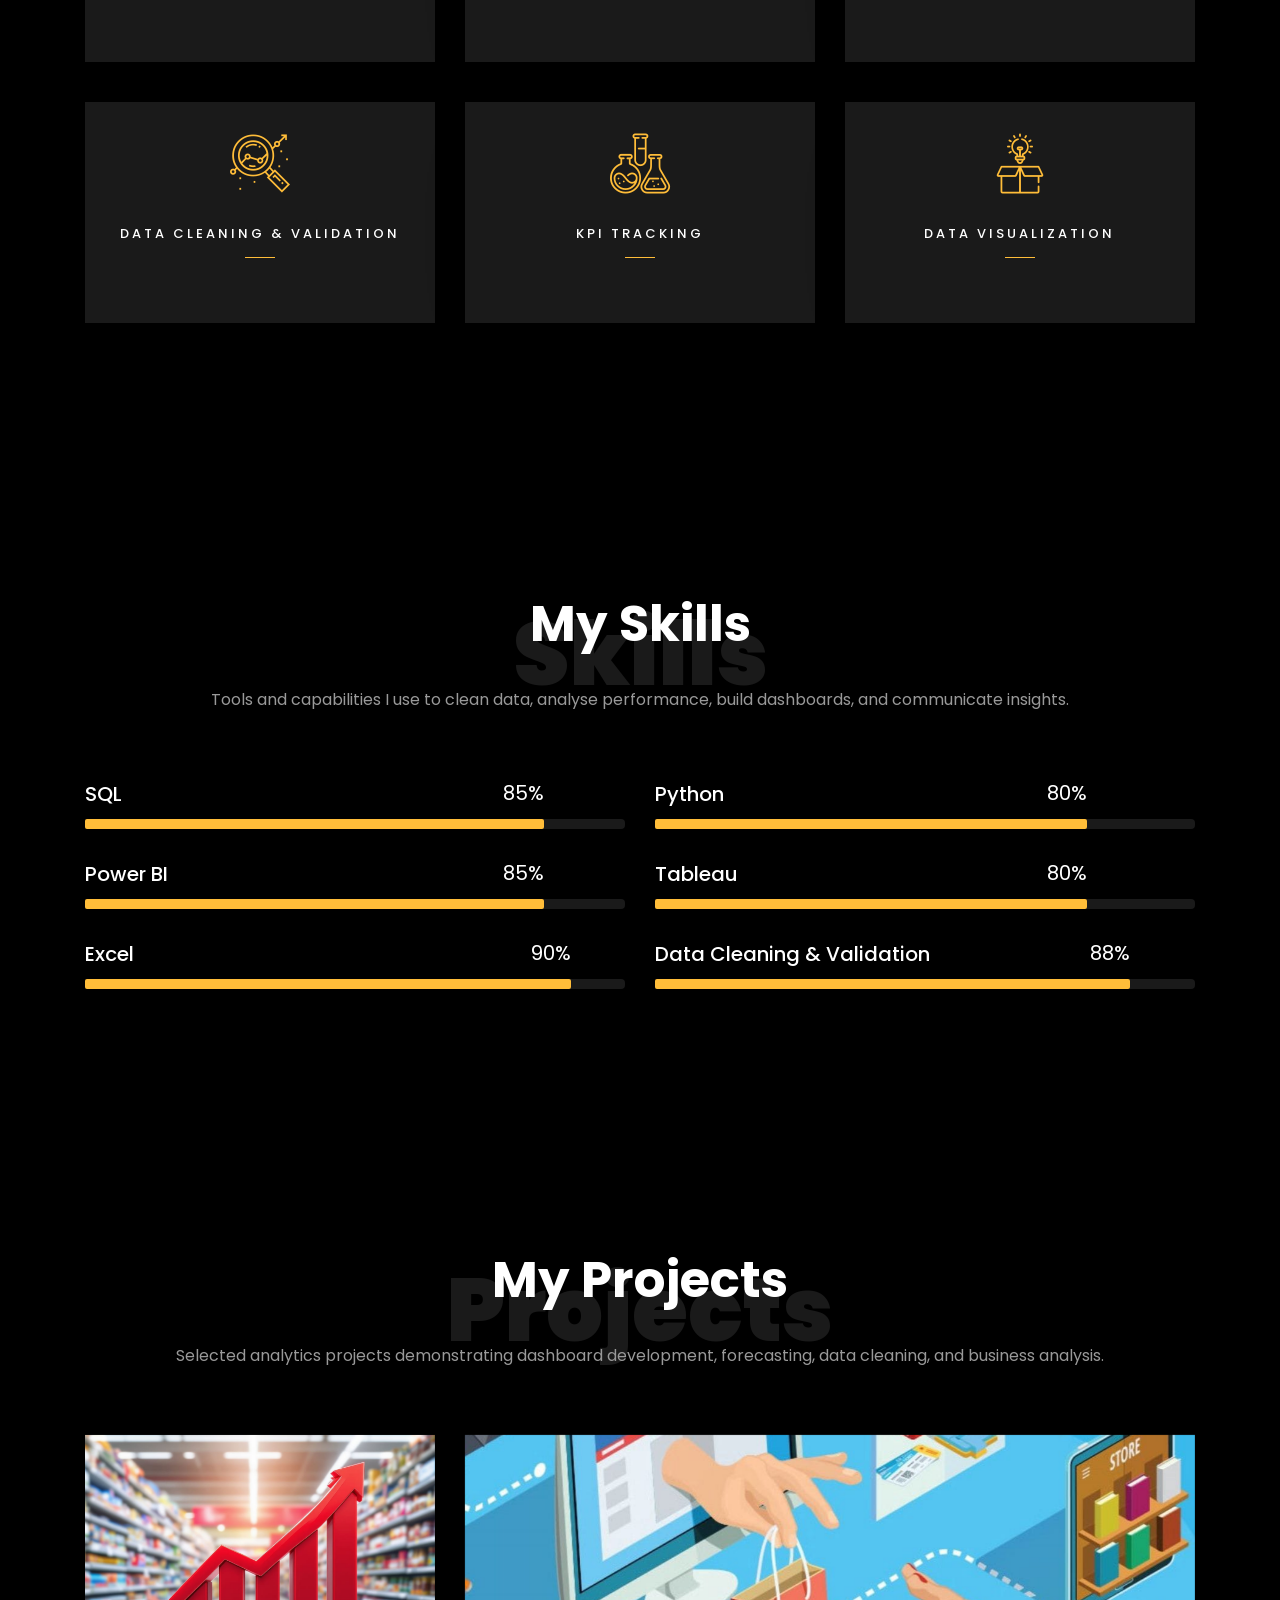
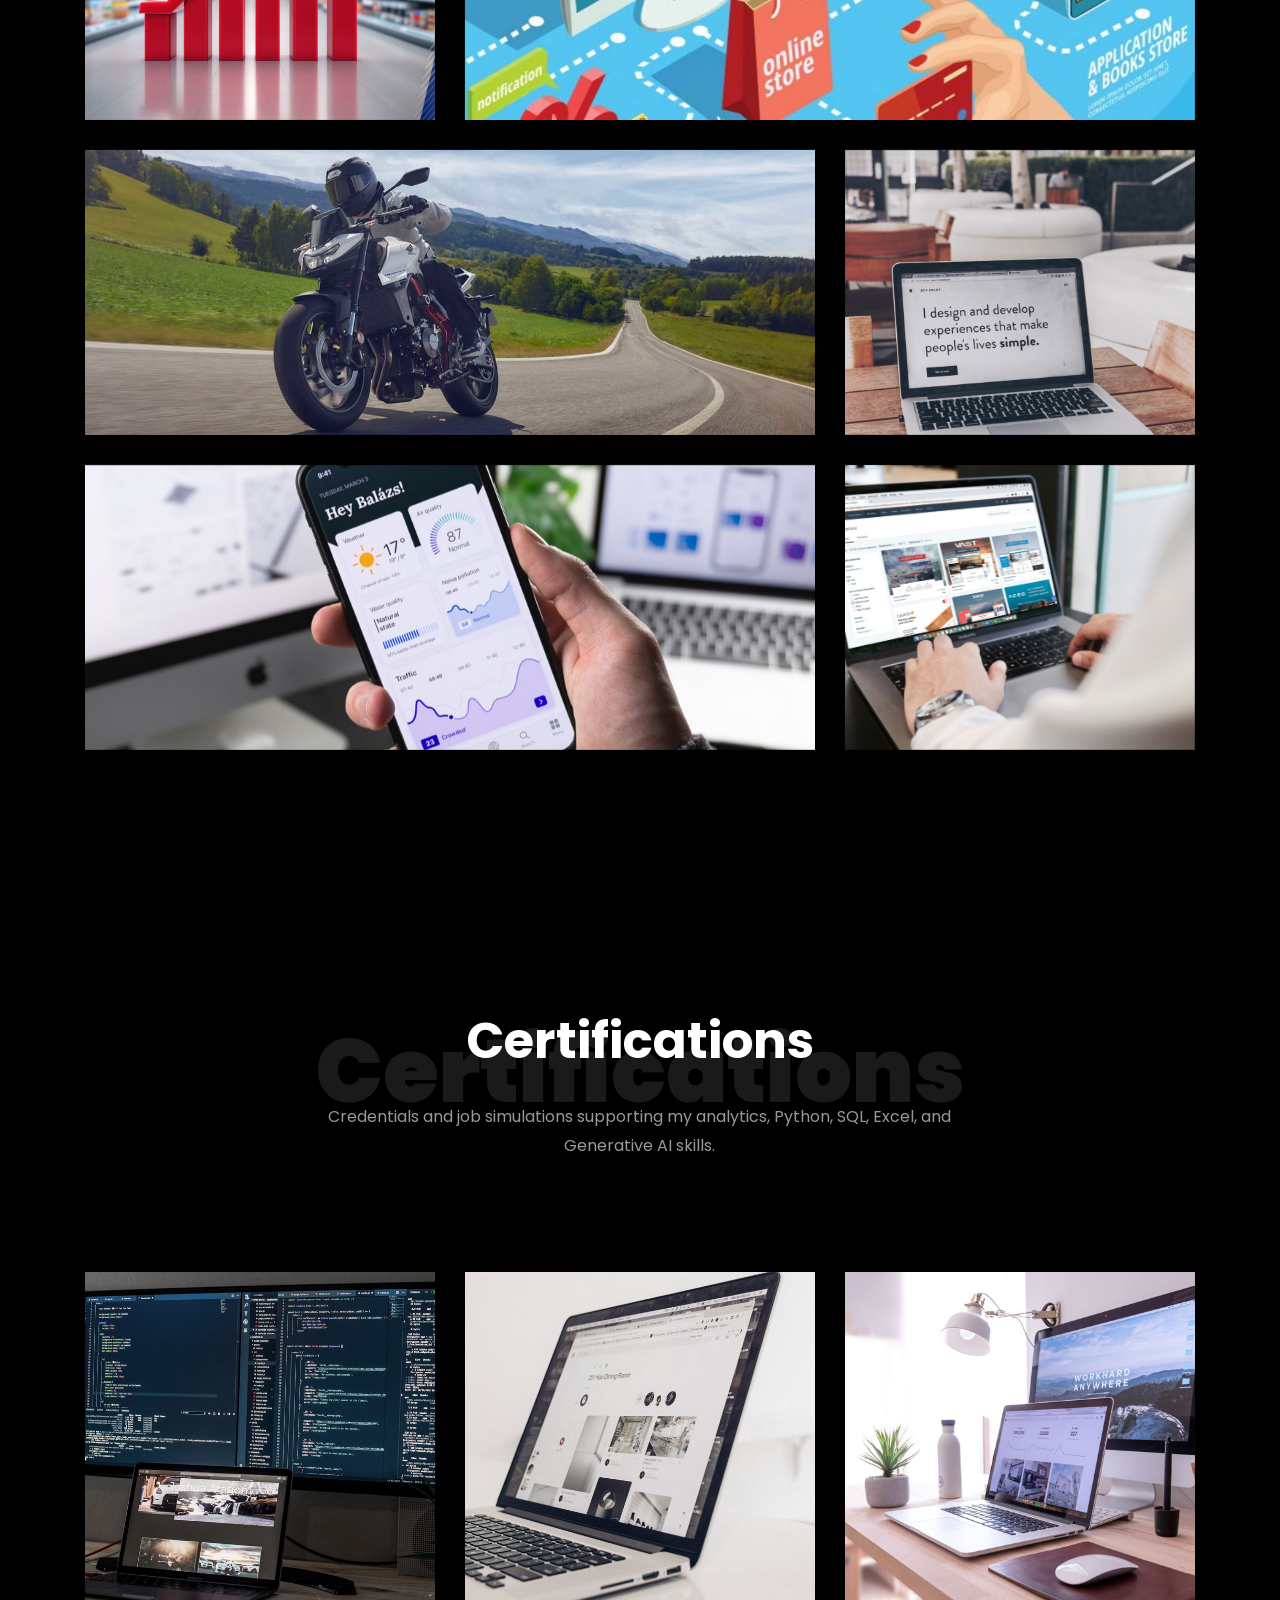
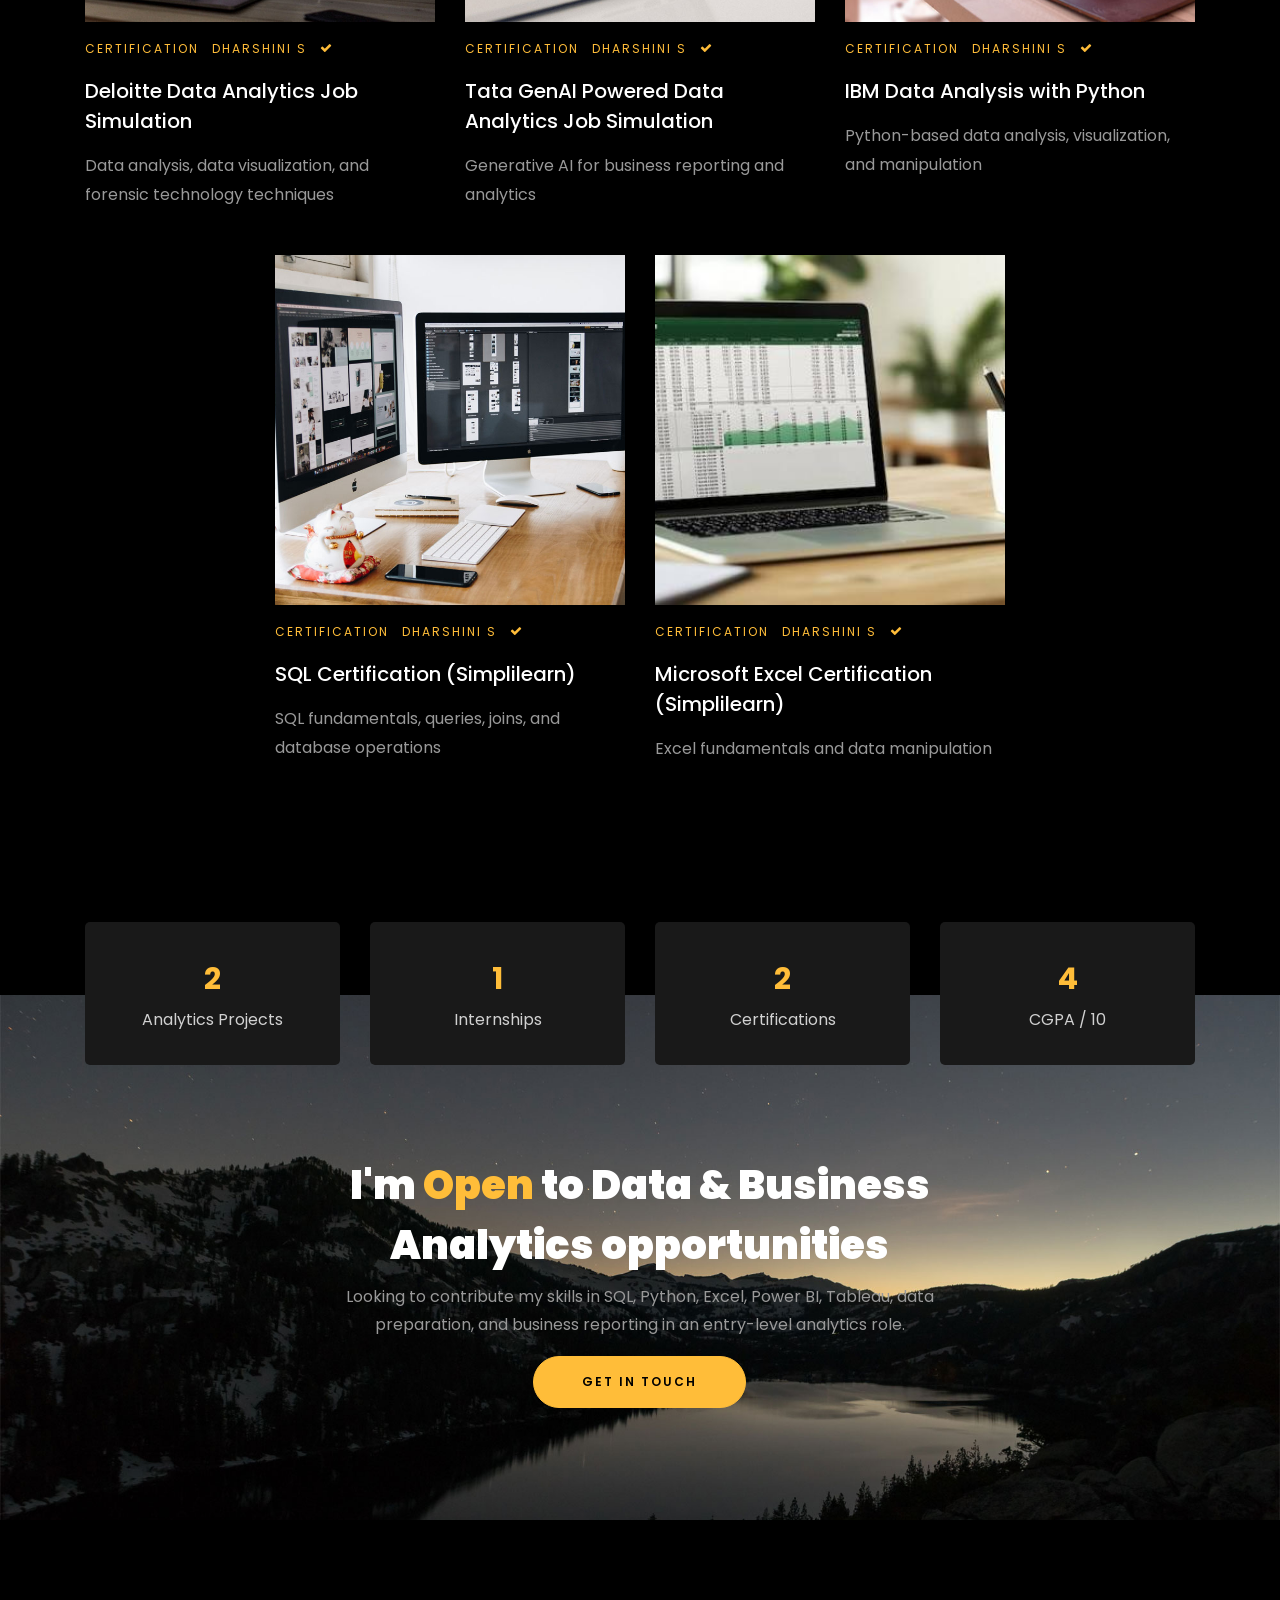
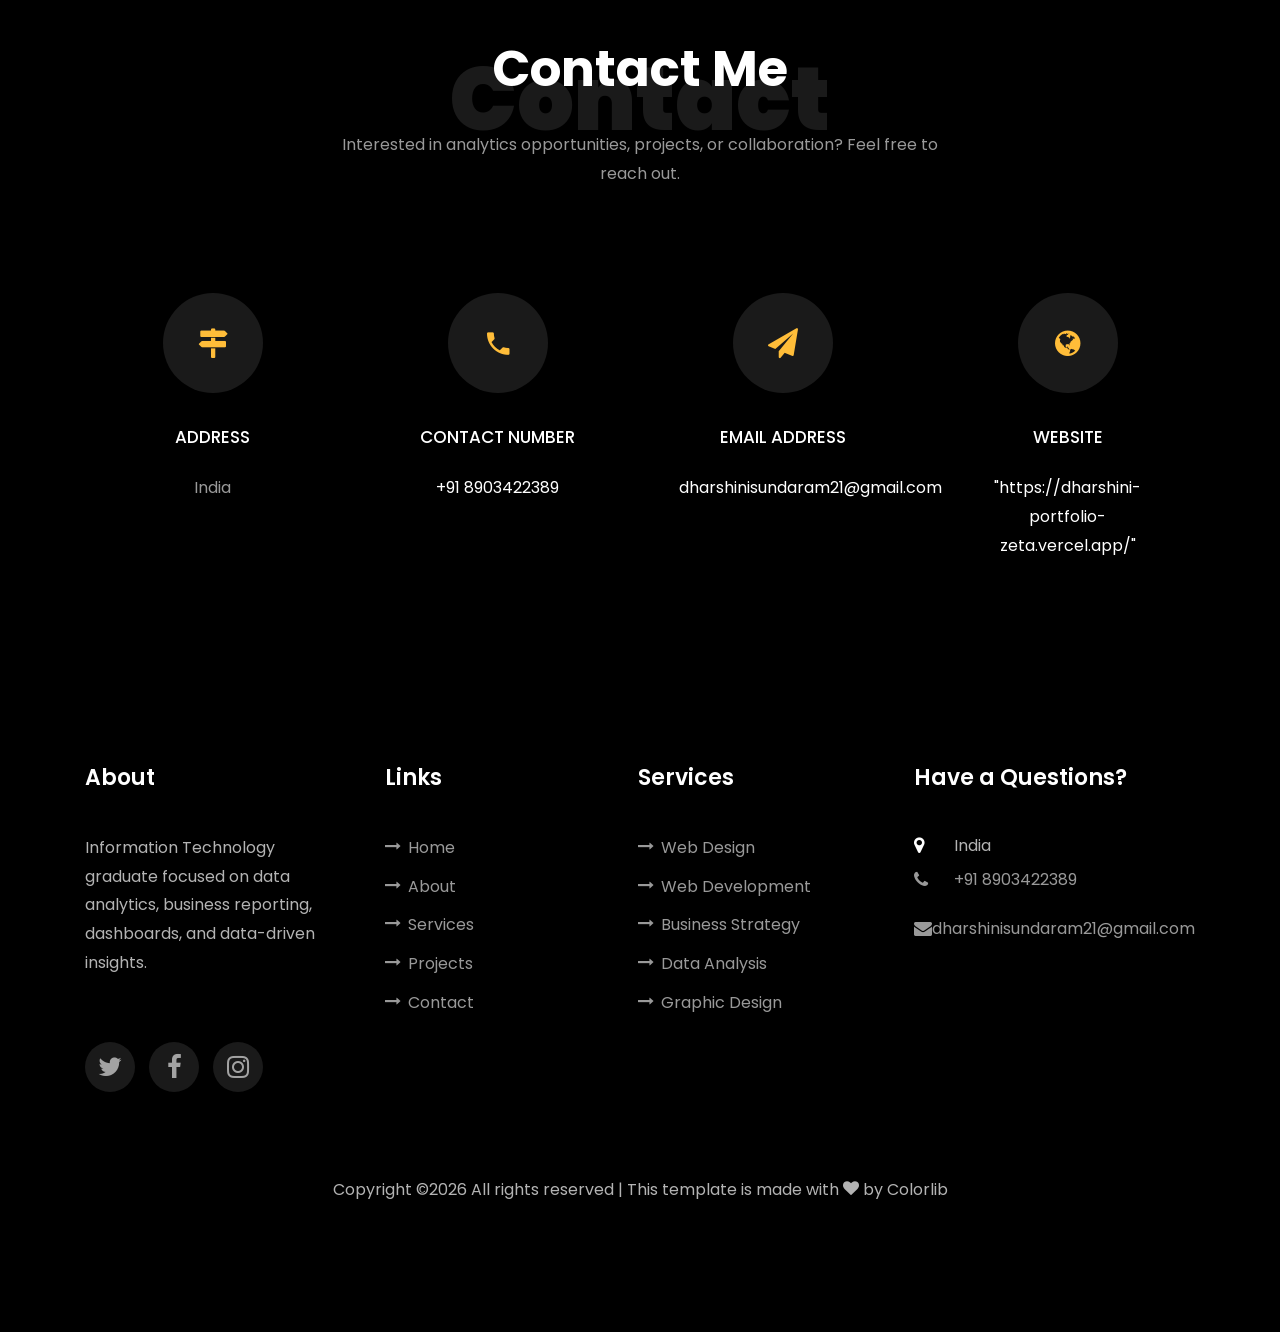
==== commit 625c80af: "Update portfolio with data analytics projects" ====
--- a/index.html
+++ b/index.html
@@ -20,7 +20,7 @@
 <body data-offset="300" data-spy="scroll" data-target=".site-navbar-target">
 <nav class="navbar navbar-expand-lg navbar-dark ftco_navbar ftco-navbar-light site-navbar-target" id="ftco-navbar">
 <div class="container">
-<a class="navbar-brand" href="index.html">Dharshini.</a>
+<a class="navbar-brand" href="index.html">Dharshini</a>
 <button aria-controls="ftco-nav" aria-expanded="false" aria-label="Toggle navigation" class="navbar-toggler js-fh5co-nav-toggle fh5co-nav-toggle" data-target="#ftco-nav" data-toggle="collapse" type="button">
 <span class="oi oi-menu"></span> Menu
 	      </button>
@@ -44,14 +44,14 @@
 <div class="overlay"></div>
 <div class="container">
 <div class="row d-md-flex no-gutters slider-text align-items-end justify-content-end" data-scrollax-parent="true">
-<div class="one-third js-fullheight order-md-last img" style="background-image:url(images/bg_1.png);">
+<div class="one-third js-fullheight order-md-last img" style="background-image:url(images/SD1.jpeg);">
 <div class="overlay"></div>
 </div>
 <div class="one-forth d-flex align-items-center ftco-animate" data-scrollax=" properties: { translateY: '70%' }">
 <div class="text">
 <span class="subheading">Hello!</span>
 <h1 class="mb-4 mt-3">I'm <span>Dharshini S</span></h1><h2 class="mb-4">A Data &amp; Business Analytics Professional</h2>
-<h2 class="mb-4">A Data &amp; Business Analytics Professional</h2>
+<h2 class="mb-4"></h2>
 <p><a class="btn btn-primary py-3 px-4" href="#projects-section">My Projects</a> <a class="btn btn-white btn-outline-white py-3 px-4" href="#contact-section">Contact Me</a></p>
 </div>
 </div>
@@ -62,7 +62,7 @@
 <div class="overlay"></div>
 <div class="container">
 <div class="row d-flex no-gutters slider-text align-items-end justify-content-end" data-scrollax-parent="true">
-<div class="one-third js-fullheight order-md-last img" style="background-image:url(images/bg_2.png);">
+<div class="one-third js-fullheight order-md-last img" style="background-image:url(images/SD2.jpeg);">
 <div class="overlay"></div>
 </div>
 <div class="one-forth d-flex align-items-center ftco-animate" data-scrollax=" properties: { translateY: '70%' }">
@@ -83,7 +83,7 @@
 <div class="col-md-6 col-lg-5 d-flex">
 <div class="img-about img d-flex align-items-stretch">
 <div class="overlay"></div>
-<div class="img d-flex align-self-stretch align-items-center" style="background-image:url(images/bg_1.png);">
+<div class="img d-flex align-self-stretch align-items-center" style="background-image:url(images/about.jpeg);">
 </div>
 </div>
 </div>
@@ -290,35 +290,35 @@
 </div>
 <div class="row">
 <div class="col-md-4">
-<div class="project img ftco-animate d-flex justify-content-center align-items-center" style="background-image: url(images/project-4.jpg);">
+<div class="project img ftco-animate d-flex justify-content-center align-items-center" style="cursor:pointer; background-image: url(images/retailsales.jpeg);" onclick="window.location.href='project-retail-sales.html'">
 <div class="overlay"></div>
 <div class="text text-center p-4">
-<h3><a href="#">Retail Sales Analytics Dashboard</a></h3>
+<h3><a href="project-retail-sales.html">Retail Sales Analytics Dashboard</a></h3>
 <span>Power BI</span>
 </div>
 </div>
 </div>
 <div class="col-md-8">
-<div class="project img ftco-animate d-flex justify-content-center align-items-center" style="background-image: url(images/project-5.jpg);">
+<div class="project img ftco-animate d-flex justify-content-center align-items-center" style="cursor:pointer; background-image: url(images/ecommerce.jpeg);" onclick="window.location.href='project-ecommerce-forecasting.html'">
 <div class="overlay"></div>
 <div class="text text-center p-4">
-<h3><a href="#">AI-Powered E-commerce Sales Forecasting Dashboard</a></h3>
+<h3><a href="project-ecommerce-forecasting.html">AI-Powered E-commerce Sales Forecasting Dashboard</a></h3>
 <span>Python &amp; Tableau</span>
 </div>
 </div>
 </div>
 <div class="col-md-8">
-<div class="project img ftco-animate d-flex justify-content-center align-items-center" style="background-image: url(images/project-1.jpg);">
+<div class="project img ftco-animate d-flex justify-content-center align-items-center" style="cursor:pointer; background-image: url(images/bikesales.jpeg);" onclick="window.location.href='project-bike-sales.html'">
 <div class="overlay"></div>
 <div class="text text-center p-4">
-<h3><a href="#">Bike Sales Analysis &amp; Interactive Dashboard</a></h3>
+<h3><a href="project-bike-sales.html">Bike Sales Analysis &amp; Interactive Dashboard</a></h3>
 <span>Excel</span>
 </div>
 </div>
-<div class="project img ftco-animate d-flex justify-content-center align-items-center" style="background-image: url(images/project-6.jpg);">
+<div class="project img ftco-animate d-flex justify-content-center align-items-center" style="cursor:pointer; background-image: url(images/project-6.jpg);" onclick="window.location.href='project-layoffs-cleaning.html'">
 <div class="overlay"></div>
 <div class="text text-center p-4">
-<h3><a href="#">Global Employee Layoffs Dataset Cleaning &amp; Preparation</a></h3>
+<h3><a href="project-layoffs-cleaning.html">Global Employee Layoffs Dataset Cleaning &amp; Preparation</a></h3>
 <span>MySQL</span>
 </div>
 </div>
@@ -329,8 +329,8 @@
 <div class="project img ftco-animate d-flex justify-content-center align-items-center" style="background-image: url(images/project-2.jpg);">
 <div class="overlay"></div>
 <div class="text text-center p-4">
-<h3><a href="#">Data Preparation &amp; Validation</a></h3>
-<span>SQL / ETL</span>
+<h3><a href="project-shopify-sales.html">Shopify Sales & Customer Funnel Analysis</a></h3>
+<span>POWER BI</span>
 </div>
 </div>
 </div>
@@ -357,7 +357,7 @@
 <p>Credentials and job simulations supporting my analytics, Python, SQL, Excel, and Generative AI skills.</p>
 </div>
 </div>
-<div class="row d-flex">
+<div class="row d-flex justify-content-center">
 <div class="col-md-4 d-flex ftco-animate">
 <div class="blog-entry justify-content-end">
 <a class="block-20" href="single.html" style="background-image: url('images/image_1.jpg');">
@@ -409,6 +409,40 @@
 </div>
 </div>
 </div>
+<div class="col-md-4 d-flex ftco-animate">
+<div class="blog-entry">
+<a class="block-20" href="single.html" style="background-image: url('images/project-5.jpg');">
+</a>
+<div class="text mt-3 float-right d-block">
+<div class="d-flex align-items-center mb-3 meta">
+<p class="mb-0">
+<span class="mr-2">Certification</span>
+<a class="mr-2" href="#">Dharshini S</a>
+<a class="meta-chat" href="#"><span class="icon-check"></span></a>
+</p>
+</div>
+<h3 class="heading"><a href="#">SQL Certification (Simplilearn)</a></h3>
+<p>SQL fundamentals, queries, joins, and database operations</p>
+</div>
+</div>
+</div>
+<div class="col-md-4 d-flex ftco-animate">
+<div class="blog-entry">
+<a class="block-20" href="single.html" style="background-image: url('images/image_5.jpg');">
+</a>
+<div class="text mt-3 float-right d-block">
+<div class="d-flex align-items-center mb-3 meta">
+<p class="mb-0">
+<span class="mr-2">Certification</span>
+<a class="mr-2" href="#">Dharshini S</a>
+<a class="meta-chat" href="#"><span class="icon-check"></span></a>
+</p>
+</div>
+<h3 class="heading"><a href="#">Microsoft Excel Certification (Simplilearn)</a></h3>
+<p>Excel fundamentals and data manipulation</p>
+</div>
+</div>
+</div>
 </div>
 </div>
 </section>
@@ -504,32 +538,13 @@
 <span class="icon-globe"></span>
 </div>
 <h3 class="mb-4">Website</h3>
-<p><a href="#">[YOUR PORTFOLIO URL]</a></p>
-</div>
-</div>
-</div>
-<div class="row no-gutters block-9">
-<div class="col-md-6 order-md-last d-flex">
-<form action="#" class="bg-light p-4 p-md-5 contact-form">
-<div class="form-group">
-<input class="form-control" placeholder="Your Name" type="text"/>
-</div>
-<div class="form-group">
-<input class="form-control" placeholder="Your Email" type="text"/>
-</div>
-<div class="form-group">
-<input class="form-control" placeholder="Subject" type="text"/>
-</div>
-<div class="form-group">
-<textarea class="form-control" cols="30" id="" name="" placeholder="Message" rows="7"></textarea>
-</div>
-<div class="form-group">
-<input class="btn btn-primary py-3 px-5" type="submit" value="Send Message"/>
-</div>
-</form>
-</div>
-<div class="col-md-6 d-flex">
-<div class="img" style="background-image: url(images/about.jpg);"></div>
+<p><a href="#">"https://dharshini-portfolio-zeta.vercel.app/"</a></p>
+</div>
+</div>
+</div>
+
+<div class="col-md-8 mx-auto d-flex">
+
 </div>
 </div>
 </div>
